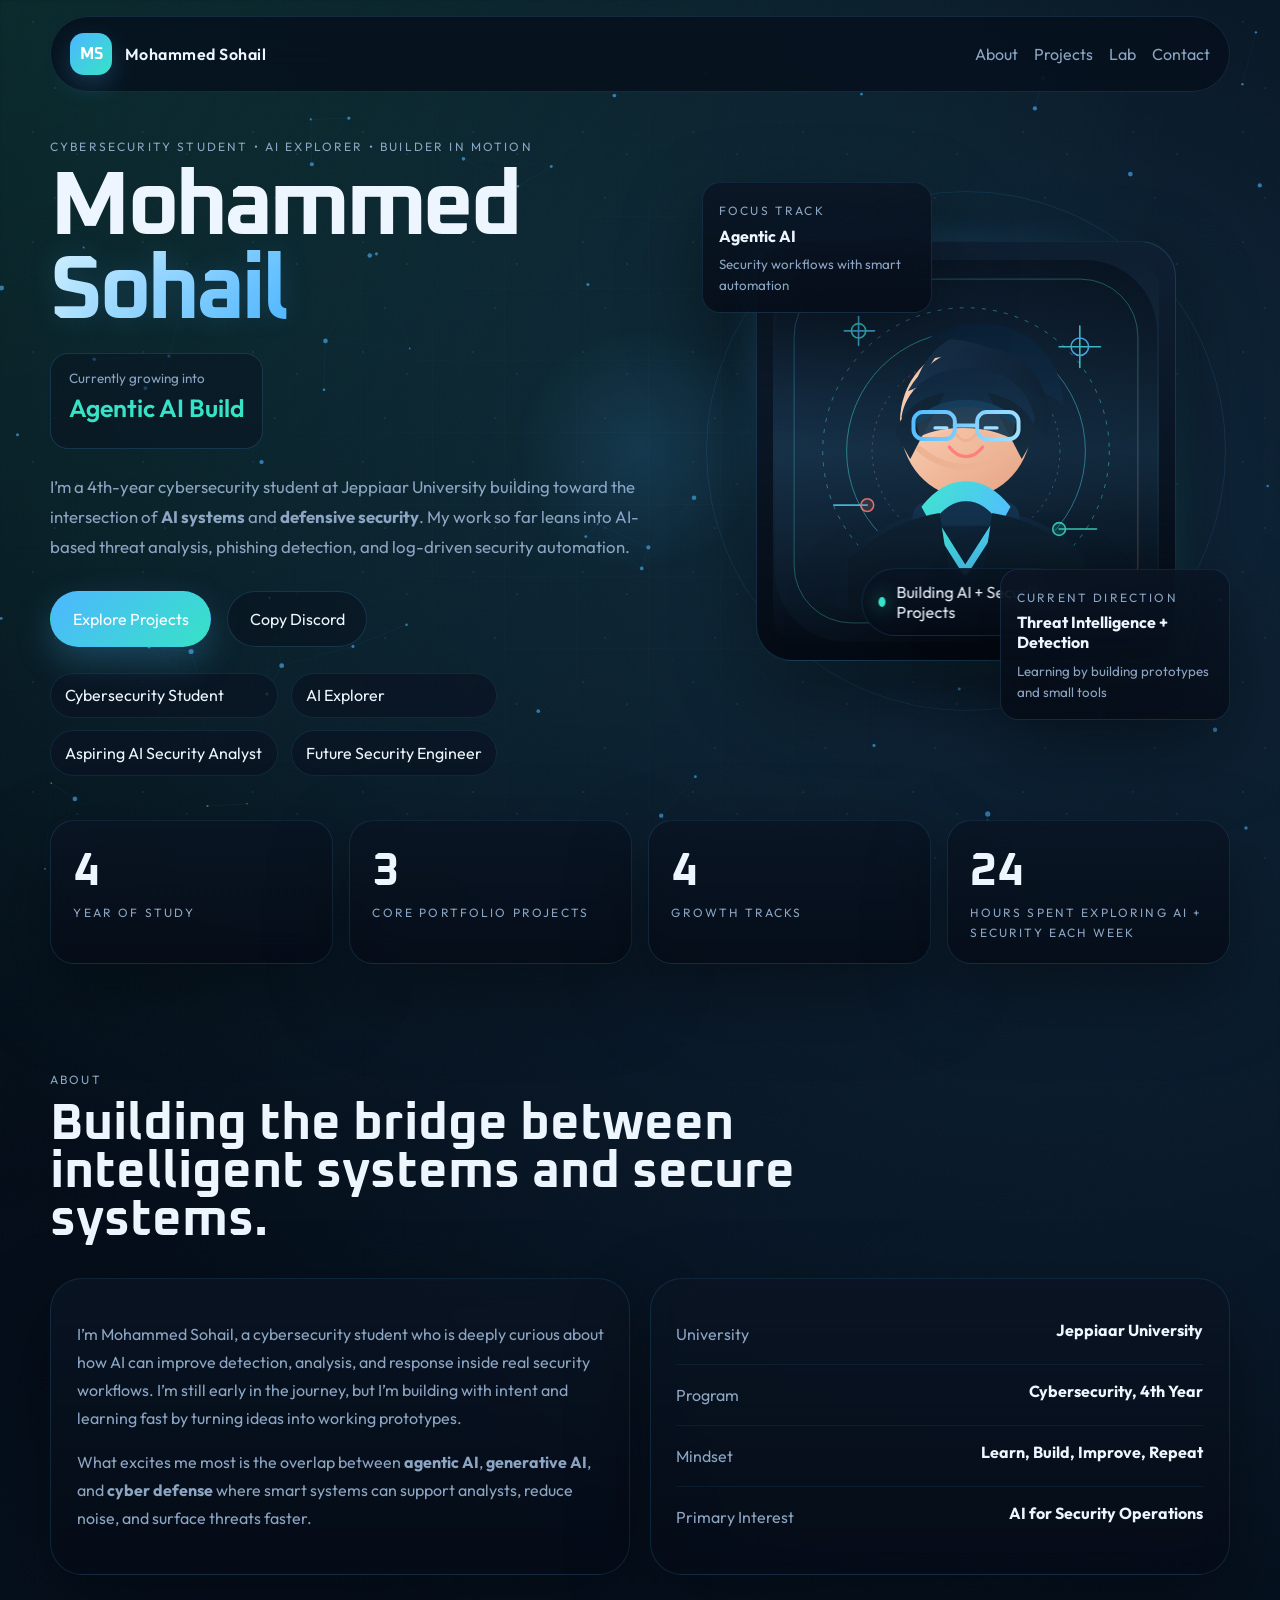
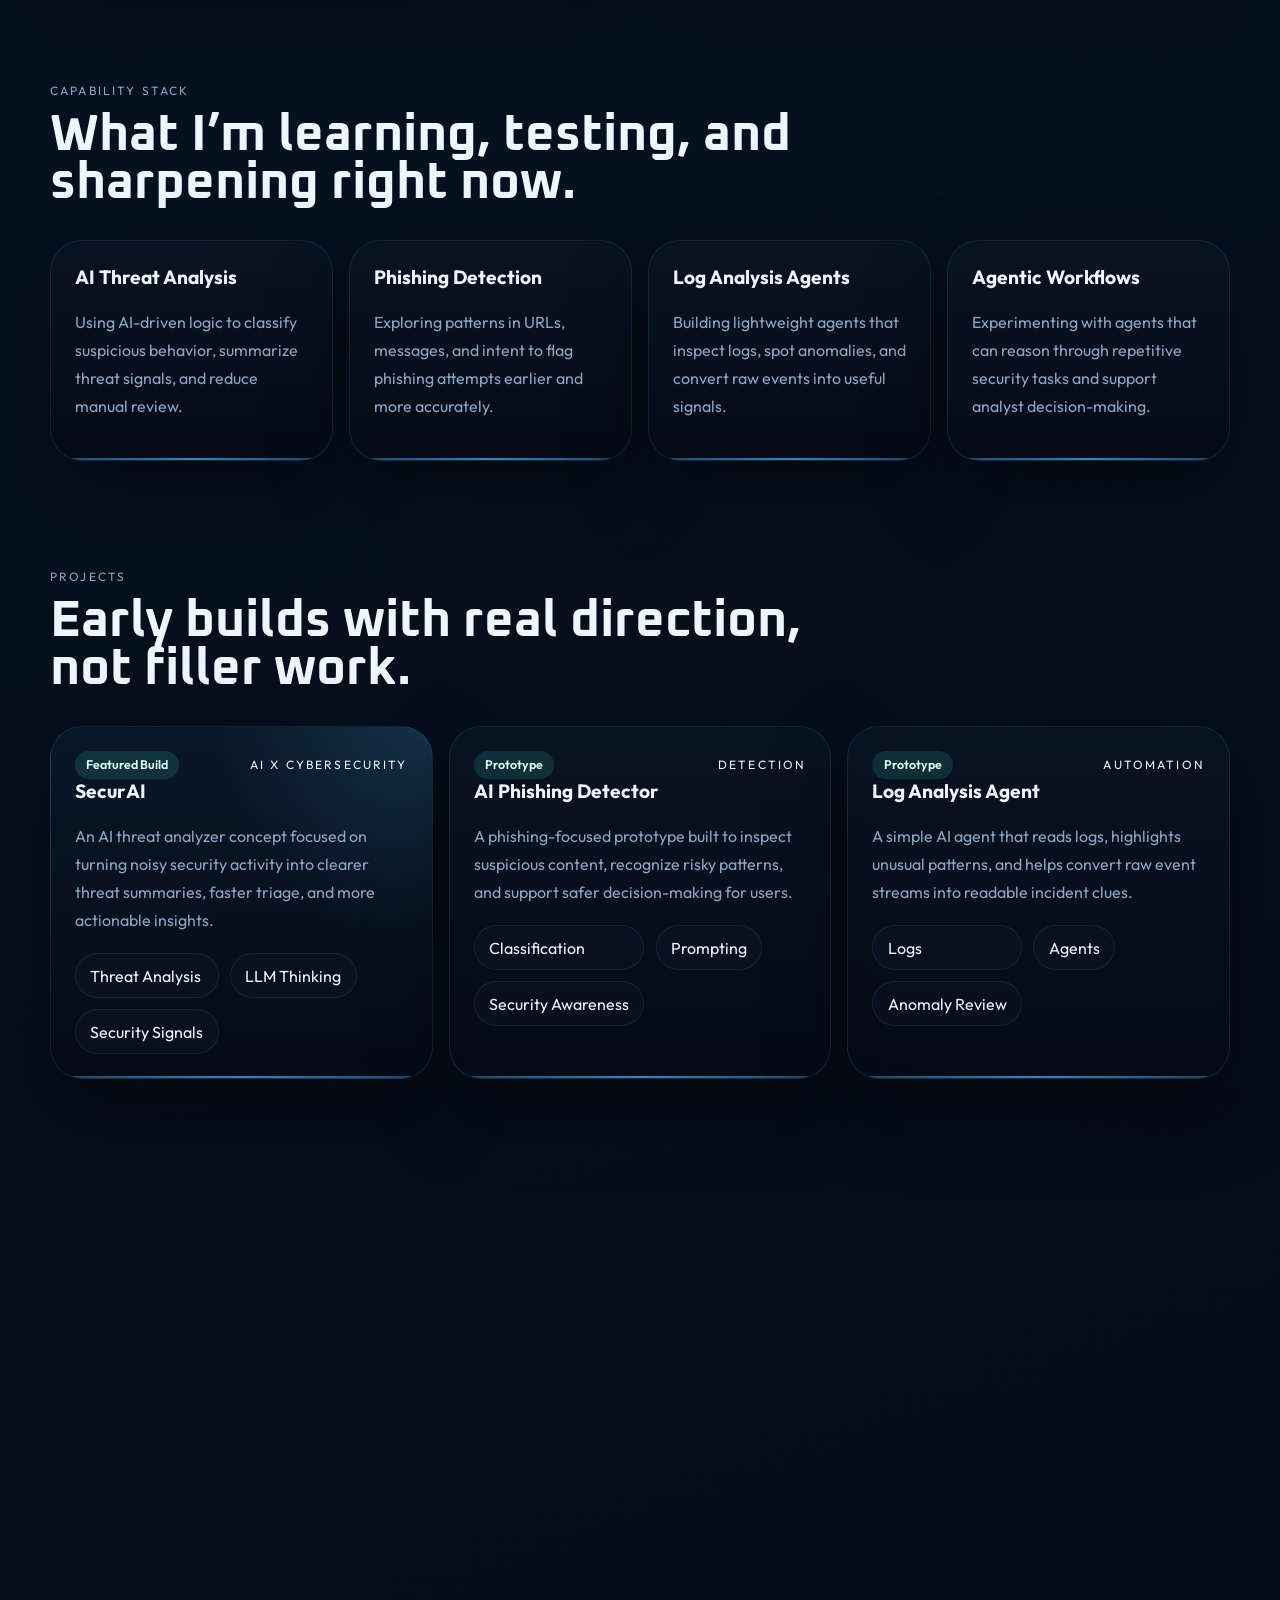
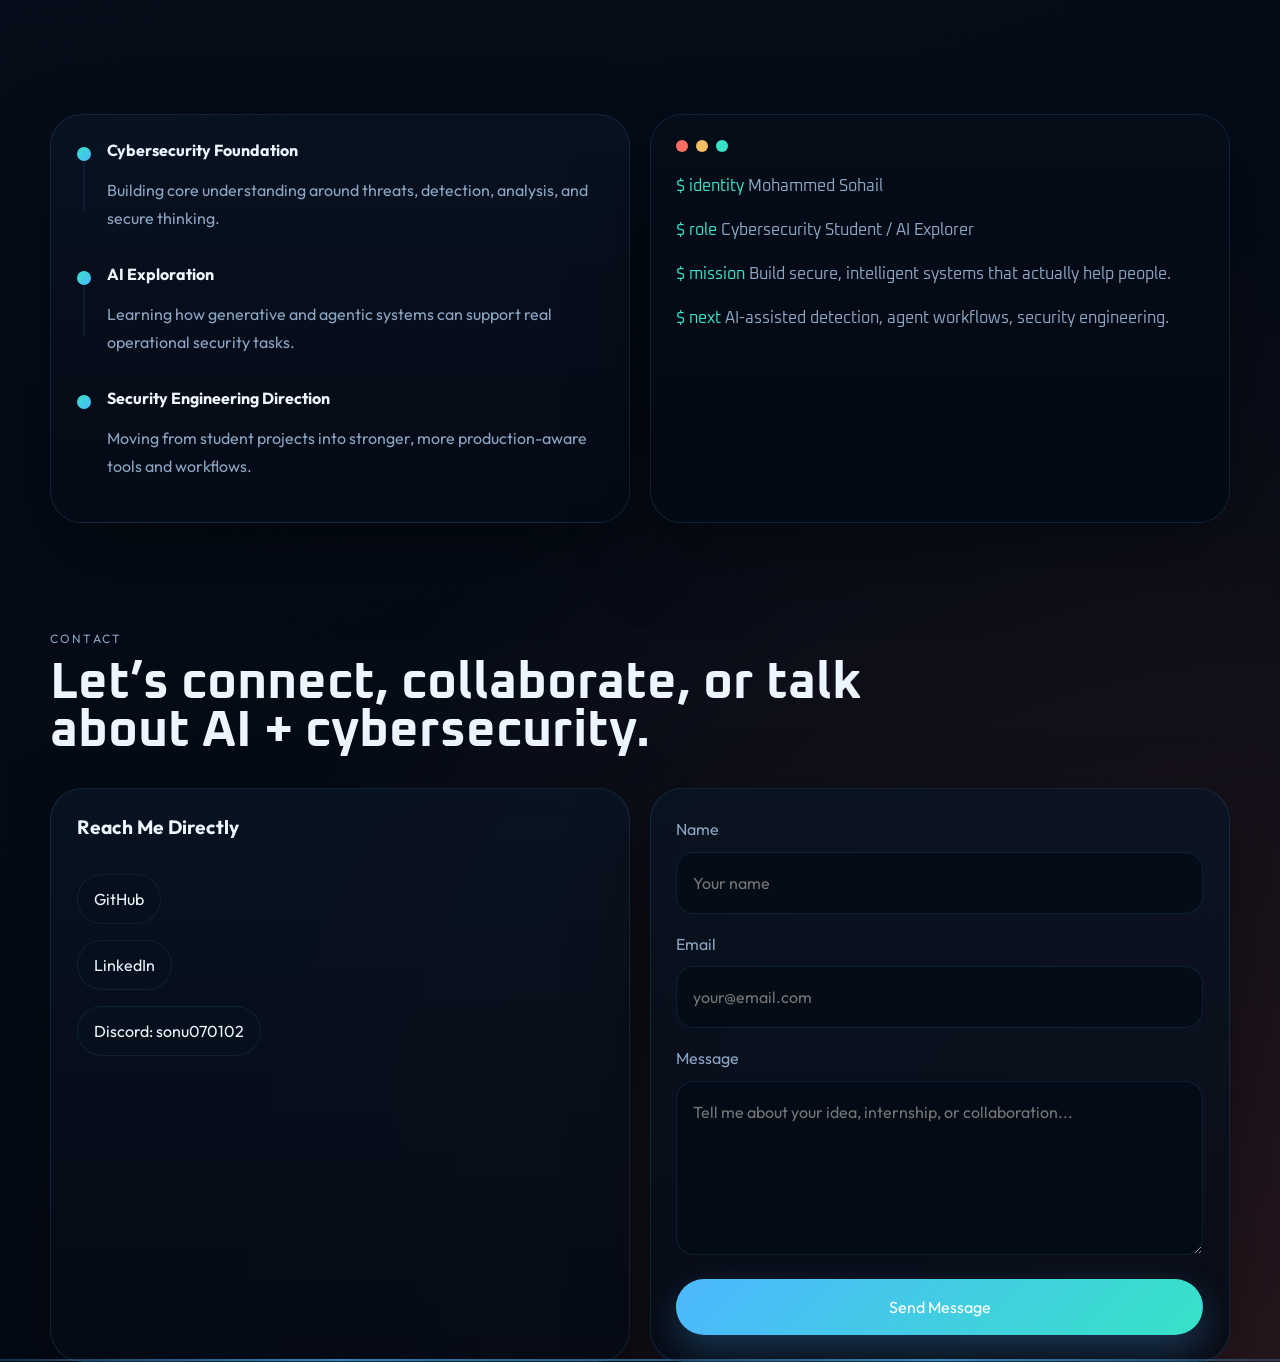
==== index.html @ fd164a10 "Initial portfolio site" ====
<!DOCTYPE html>
<html lang="en">
  <head>
    <meta charset="UTF-8" />
    <meta name="viewport" content="width=device-width, initial-scale=1.0" />
    <title>Mohammed Sohail | AI x Cybersecurity Portfolio</title>
    <meta
      name="description"
      content="Portfolio of Mohammed Sohail, a 4th-year cybersecurity student at Jeppiaar University exploring agentic AI, generative AI, and security engineering."
    />
    <meta
      name="keywords"
      content="Mohammed Sohail, cybersecurity, AI, agentic AI, generative AI, portfolio, Jeppiaar University"
    />
    <meta name="theme-color" content="#06111f" />
    <meta property="og:title" content="Mohammed Sohail | AI x Cybersecurity Portfolio" />
    <meta
      property="og:description"
      content="Cybersecurity Student, AI Explorer, Aspiring AI Security Analyst, Future Security Engineer."
    />
    <meta property="og:type" content="website" />
    <meta property="og:image" content="assets/anime-avatar.svg" />
    <link rel="preconnect" href="https://fonts.googleapis.com" />
    <link rel="preconnect" href="https://fonts.gstatic.com" crossorigin />
    <link
      href="https://fonts.googleapis.com/css2?family=Outfit:wght@300;400;500;600;700;800&family=Oxanium:wght@400;500;600;700;800&display=swap"
      rel="stylesheet"
    />
    <link rel="icon" href="assets/anime-avatar.svg" type="image/svg+xml" />
    <link rel="stylesheet" href="styles.css" />
  </head>
  <body>
    <div class="loading-screen" aria-hidden="true">
      <div class="loading-panel">
        <span class="loading-label">BOOTING PORTFOLIO</span>
        <div class="loading-bar">
          <span class="loading-fill"></span>
        </div>
      </div>
    </div>

    <div class="cursor-glow" aria-hidden="true"></div>
    <div class="noise-layer" aria-hidden="true"></div>
    <canvas id="network-canvas" aria-hidden="true"></canvas>
    <div class="scroll-progress" aria-hidden="true"></div>

    <header class="site-header">
      <a class="brand" href="#home">
        <span class="brand-mark">MS</span>
        <span class="brand-text">Mohammed Sohail</span>
      </a>
      <nav class="nav">
        <a href="#about">About</a>
        <a href="#projects">Projects</a>
        <a href="#lab">Lab</a>
        <a href="#contact">Contact</a>
      </nav>
    </header>

    <main>
      <section class="hero section-shell" id="home">
        <div class="hero-copy reveal">
          <p class="eyebrow">Cybersecurity Student • AI Explorer • Builder In Motion</p>
          <h1>
            Mohammed
            <span>Sohail</span>
          </h1>
          <div class="hero-rotator">
            <span class="rotator-label">Currently growing into</span>
            <span class="rotator-text" id="rotating-role">AI Security Analyst</span>
          </div>
          <p class="hero-description">
            I’m a 4th-year cybersecurity student at Jeppiaar University building toward the intersection of
            <strong>AI systems</strong> and <strong>defensive security</strong>. My work so far leans into AI-based threat
            analysis, phishing detection, and log-driven security automation.
          </p>
          <div class="hero-actions">
            <a class="button primary magnetic" href="#projects">Explore Projects</a>
            <button class="button secondary magnetic" id="copy-discord" type="button">
              Copy Discord
            </button>
          </div>
          <div class="hero-tags">
            <span>Cybersecurity Student</span>
            <span>AI Explorer</span>
            <span>Aspiring AI Security Analyst</span>
            <span>Future Security Engineer</span>
          </div>
        </div>

        <div class="hero-visual reveal" data-depth="18">
          <div class="hero-orbit orbit-one"></div>
          <div class="hero-orbit orbit-two"></div>
          <div class="hero-orbit orbit-three"></div>
          <div class="avatar-card">
            <div class="scan-line"></div>
            <img src="assets/anime-avatar.svg" alt="Anime-inspired portrait for Mohammed Sohail" />
            <div class="status-pill">
              <span class="status-dot"></span>
              Building AI + Security Projects
            </div>
          </div>
          <div class="floating-panel top-left">
            <span class="panel-label">Focus Track</span>
            <strong>Agentic AI</strong>
            <small>Security workflows with smart automation</small>
          </div>
          <div class="floating-panel bottom-right">
            <span class="panel-label">Current Direction</span>
            <strong>Threat Intelligence + Detection</strong>
            <small>Learning by building prototypes and small tools</small>
          </div>
        </div>
      </section>

      <section class="metrics section-shell reveal">
        <article class="metric-card">
          <span class="metric-value" data-counter="4">0</span>
          <span class="metric-label">Year Of Study</span>
        </article>
        <article class="metric-card">
          <span class="metric-value" data-counter="3">0</span>
          <span class="metric-label">Core Portfolio Projects</span>
        </article>
        <article class="metric-card">
          <span class="metric-value" data-counter="4">0</span>
          <span class="metric-label">Growth Tracks</span>
        </article>
        <article class="metric-card">
          <span class="metric-value" data-counter="24">0</span>
          <span class="metric-label">Hours Spent Exploring AI + Security Each Week</span>
        </article>
      </section>

      <section class="about section-shell" id="about">
        <div class="section-heading reveal">
          <span class="section-kicker">About</span>
          <h2>Building the bridge between intelligent systems and secure systems.</h2>
        </div>
        <div class="about-grid">
          <article class="story-card reveal">
            <p>
              I’m Mohammed Sohail, a cybersecurity student who is deeply curious about how AI can improve detection,
              analysis, and response inside real security workflows. I’m still early in the journey, but I’m building
              with intent and learning fast by turning ideas into working prototypes.
            </p>
            <p>
              What excites me most is the overlap between <strong>agentic AI</strong>, <strong>generative AI</strong>,
              and <strong>cyber defense</strong> where smart systems can support analysts, reduce noise, and surface
              threats faster.
            </p>
          </article>

          <article class="profile-card reveal">
            <div class="profile-row">
              <span>University</span>
              <strong>Jeppiaar University</strong>
            </div>
            <div class="profile-row">
              <span>Program</span>
              <strong>Cybersecurity, 4th Year</strong>
            </div>
            <div class="profile-row">
              <span>Mindset</span>
              <strong>Learn, Build, Improve, Repeat</strong>
            </div>
            <div class="profile-row">
              <span>Primary Interest</span>
              <strong>AI for Security Operations</strong>
            </div>
          </article>
        </div>
      </section>

      <section class="focus section-shell">
        <div class="section-heading reveal">
          <span class="section-kicker">Capability Stack</span>
          <h2>What I’m learning, testing, and sharpening right now.</h2>
        </div>
        <div class="focus-grid">
          <article class="focus-card reveal">
            <h3>AI Threat Analysis</h3>
            <p>
              Using AI-driven logic to classify suspicious behavior, summarize threat signals, and reduce manual review.
            </p>
          </article>
          <article class="focus-card reveal">
            <h3>Phishing Detection</h3>
            <p>
              Exploring patterns in URLs, messages, and intent to flag phishing attempts earlier and more accurately.
            </p>
          </article>
          <article class="focus-card reveal">
            <h3>Log Analysis Agents</h3>
            <p>
              Building lightweight agents that inspect logs, spot anomalies, and convert raw events into useful signals.
            </p>
          </article>
          <article class="focus-card reveal">
            <h3>Agentic Workflows</h3>
            <p>
              Experimenting with agents that can reason through repetitive security tasks and support analyst decision-making.
            </p>
          </article>
        </div>
      </section>

      <section class="projects section-shell" id="projects">
        <div class="section-heading reveal">
          <span class="section-kicker">Projects</span>
          <h2>Early builds with real direction, not filler work.</h2>
        </div>
        <div class="project-grid">
          <article class="project-card featured reveal tilt-card">
            <div class="project-topline">
              <span class="project-status live">Featured Build</span>
              <span class="project-type">AI x Cybersecurity</span>
            </div>
            <h3>SecurAI</h3>
            <p>
              An AI threat analyzer concept focused on turning noisy security activity into clearer threat summaries,
              faster triage, and more actionable insights.
            </p>
            <div class="project-stack">
              <span>Threat Analysis</span>
              <span>LLM Thinking</span>
              <span>Security Signals</span>
            </div>
          </article>

          <article class="project-card reveal tilt-card">
            <div class="project-topline">
              <span class="project-status live">Prototype</span>
              <span class="project-type">Detection</span>
            </div>
            <h3>AI Phishing Detector</h3>
            <p>
              A phishing-focused prototype built to inspect suspicious content, recognize risky patterns, and support
              safer decision-making for users.
            </p>
            <div class="project-stack">
              <span>Classification</span>
              <span>Prompting</span>
              <span>Security Awareness</span>
            </div>
          </article>

          <article class="project-card reveal tilt-card">
            <div class="project-topline">
              <span class="project-status live">Prototype</span>
              <span class="project-type">Automation</span>
            </div>
            <h3>Log Analysis Agent</h3>
            <p>
              A simple AI agent that reads logs, highlights unusual patterns, and helps convert raw event streams into
              readable incident clues.
            </p>
            <div class="project-stack">
              <span>Logs</span>
              <span>Agents</span>
              <span>Anomaly Review</span>
            </div>
          </article>

          <article class="project-card reveal tilt-card">
            <div class="project-topline">
              <span class="project-status progress">In Progress</span>
              <span class="project-type">Exploration</span>
            </div>
            <h3>SOC Copilot Lite</h3>
            <p>
              A learning project I’d like to evolve into a small assistant for summarizing alerts, correlating signals,
              and suggesting next investigation steps.
            </p>
            <div class="project-stack">
              <span>SOC Workflows</span>
              <span>Analyst Support</span>
              <span>Next Build</span>
            </div>
          </article>

          <article class="project-card reveal tilt-card">
            <div class="project-topline">
              <span class="project-status progress">In Progress</span>
              <span class="project-type">Research Build</span>
            </div>
            <h3>Prompt Injection Sandbox</h3>
            <p>
              An experimental space for understanding how LLM prompts can be manipulated, then mapping those risks to
              safer AI system design.
            </p>
            <div class="project-stack">
              <span>LLM Security</span>
              <span>Red Teaming</span>
              <span>Testing</span>
            </div>
          </article>

          <article class="project-card reveal tilt-card">
            <div class="project-topline">
              <span class="project-status progress">In Progress</span>
              <span class="project-type">Visualization</span>
            </div>
            <h3>Threat Surface Visualizer</h3>
            <p>
              A concept for mapping attack paths and risk zones in a clearer visual way, helping students and teams
              understand exposure faster.
            </p>
            <div class="project-stack">
              <span>Visual Thinking</span>
              <span>Risk Mapping</span>
              <span>Security Design</span>
            </div>
          </article>
        </div>
      </section>

      <section class="lab section-shell" id="lab">
        <div class="section-heading reveal">
          <span class="section-kicker">Growth Lab</span>
          <h2>The path I’m actively growing into.</h2>
        </div>
        <div class="lab-grid">
          <article class="timeline-card reveal">
            <div class="timeline-item">
              <span class="timeline-dot"></span>
              <div>
                <strong>Cybersecurity Foundation</strong>
                <p>Building core understanding around threats, detection, analysis, and secure thinking.</p>
              </div>
            </div>
            <div class="timeline-item">
              <span class="timeline-dot"></span>
              <div>
                <strong>AI Exploration</strong>
                <p>Learning how generative and agentic systems can support real operational security tasks.</p>
              </div>
            </div>
            <div class="timeline-item">
              <span class="timeline-dot"></span>
              <div>
                <strong>Security Engineering Direction</strong>
                <p>Moving from student projects into stronger, more production-aware tools and workflows.</p>
              </div>
            </div>
          </article>

          <article class="terminal-card reveal">
            <div class="terminal-header">
              <span></span>
              <span></span>
              <span></span>
            </div>
            <div class="terminal-body">
              <p><span class="terminal-label">$ identity</span> Mohammed Sohail</p>
              <p><span class="terminal-label">$ role</span> Cybersecurity Student / AI Explorer</p>
              <p><span class="terminal-label">$ mission</span> Build secure, intelligent systems that actually help people.</p>
              <p><span class="terminal-label">$ next</span> AI-assisted detection, agent workflows, security engineering.</p>
            </div>
          </article>
        </div>
      </section>

      <section class="contact section-shell" id="contact">
        <div class="section-heading reveal">
          <span class="section-kicker">Contact</span>
          <h2>Let’s connect, collaborate, or talk about AI + cybersecurity.</h2>
        </div>
        <div class="contact-grid">
          <article class="contact-card reveal">
            <h3>Reach Me Directly</h3>
            <a href="https://github.com/Sonu0070" target="_blank" rel="noreferrer">GitHub</a>
            <a
              href="https://www.linkedin.com/in/mohammed-sohail-65013928b?utm_source=share_via&utm_content=profile&utm_medium=member_android"
              target="_blank"
              rel="noreferrer"
            >
              LinkedIn
            </a>
            <button class="contact-copy" id="copy-discord-inline" type="button">Discord: sonu070102</button>
          </article>

          <form
            class="contact-form reveal"
            name="portfolio-contact"
            method="POST"
            action="/success.html"
            data-netlify="true"
            netlify-honeypot="bot-field"
          >
            <input type="hidden" name="form-name" value="portfolio-contact" />
            <p class="hidden-field">
              <label>
                Don’t fill this out if you're human:
                <input name="bot-field" />
              </label>
            </p>
            <label>
              Name
              <input type="text" name="name" placeholder="Your name" required />
            </label>
            <label>
              Email
              <input type="email" name="email" placeholder="your@email.com" required />
            </label>
            <label>
              Message
              <textarea
                name="message"
                rows="5"
                placeholder="Tell me about your idea, internship, or collaboration..."
                required
              ></textarea>
            </label>
            <button class="button primary" type="submit">Send Message</button>
          </form>
        </div>
      </section>
    </main>

    <script src="script.js"></script>
  </body>
</html>
---- styles.css ----
:root {
  --bg: #040b14;
  --bg-soft: #081523;
  --panel: rgba(7, 19, 32, 0.75);
  --panel-strong: rgba(10, 24, 40, 0.92);
  --line: rgba(98, 173, 255, 0.18);
  --line-strong: rgba(98, 173, 255, 0.34);
  --text: #edf6ff;
  --muted: #8ca5c2;
  --blue: #4db7ff;
  --teal: #37e2c7;
  --red: #ff6f61;
  --gold: #f5be62;
  --shadow: 0 30px 80px rgba(0, 0, 0, 0.38);
  --radius-xl: 32px;
  --radius-lg: 24px;
  --radius-md: 18px;
  --max-width: 1180px;
}

* {
  box-sizing: border-box;
}

html {
  scroll-behavior: smooth;
}

body {
  margin: 0;
  font-family: "Outfit", sans-serif;
  color: var(--text);
  background:
    radial-gradient(circle at top left, rgba(55, 226, 199, 0.16), transparent 25%),
    radial-gradient(circle at 80% 10%, rgba(77, 183, 255, 0.16), transparent 28%),
    radial-gradient(circle at bottom right, rgba(255, 111, 97, 0.14), transparent 24%),
    linear-gradient(160deg, #02060d 0%, #06111f 36%, #030812 100%);
  min-height: 100vh;
  overflow-x: hidden;
}

body::before {
  content: "";
  position: fixed;
  inset: 0;
  background-image:
    linear-gradient(rgba(255, 255, 255, 0.015) 1px, transparent 1px),
    linear-gradient(90deg, rgba(255, 255, 255, 0.015) 1px, transparent 1px);
  background-size: 72px 72px;
  mask-image: radial-gradient(circle at center, black, transparent 82%);
  pointer-events: none;
  z-index: -2;
}

img {
  display: block;
  max-width: 100%;
}

a {
  color: inherit;
  text-decoration: none;
}

button,
input,
textarea {
  font: inherit;
}

#network-canvas,
.noise-layer,
.cursor-glow {
  position: fixed;
  inset: 0;
  pointer-events: none;
}

#network-canvas {
  z-index: -3;
  opacity: 0.8;
}

.noise-layer {
  z-index: -1;
  opacity: 0.06;
  background-image:
    radial-gradient(circle at 30% 20%, white 0.8px, transparent 1px),
    radial-gradient(circle at 70% 40%, white 0.7px, transparent 1px),
    radial-gradient(circle at 50% 80%, white 0.9px, transparent 1px);
  background-size: 110px 110px;
}

.cursor-glow {
  z-index: 8;
  background: radial-gradient(circle at var(--x, 50%) var(--y, 50%), rgba(77, 183, 255, 0.12), transparent 16%);
}

.scroll-progress {
  position: fixed;
  top: 0;
  left: 0;
  width: var(--scroll-width, 0%);
  height: 3px;
  background: linear-gradient(90deg, var(--teal), var(--blue), var(--red));
  z-index: 30;
}

.loading-screen {
  position: fixed;
  inset: 0;
  display: grid;
  place-items: center;
  background: rgba(1, 7, 14, 0.98);
  z-index: 100;
  transition: opacity 0.8s ease, visibility 0.8s ease;
}

.loading-screen.is-hidden {
  opacity: 0;
  visibility: hidden;
}

.loading-panel {
  width: min(420px, calc(100vw - 3rem));
  padding: 2rem;
  border-radius: 28px;
  border: 1px solid rgba(77, 183, 255, 0.18);
  background: linear-gradient(180deg, rgba(9, 22, 36, 0.95), rgba(4, 10, 20, 0.95));
  box-shadow: var(--shadow);
}

.loading-label {
  display: inline-block;
  margin-bottom: 1rem;
  color: var(--muted);
  font-size: 0.78rem;
  letter-spacing: 0.24em;
}

.loading-bar {
  position: relative;
  height: 10px;
  border-radius: 999px;
  background: rgba(255, 255, 255, 0.08);
  overflow: hidden;
}

.loading-fill {
  display: block;
  height: 100%;
  width: 100%;
  transform-origin: left;
  animation: loading-fill 2s ease forwards;
  background: linear-gradient(90deg, var(--teal), var(--blue), var(--red));
}

@keyframes loading-fill {
  from {
    transform: scaleX(0);
  }
  to {
    transform: scaleX(1);
  }
}

.site-header {
  position: sticky;
  top: 0;
  z-index: 20;
  display: flex;
  justify-content: space-between;
  align-items: center;
  gap: 1.5rem;
  width: min(var(--max-width), calc(100vw - 2rem));
  margin: 1rem auto 0;
  padding: 1rem 1.2rem;
  border: 1px solid rgba(108, 183, 255, 0.14);
  border-radius: 999px;
  background: rgba(6, 15, 27, 0.78);
  backdrop-filter: blur(20px);
}

.brand {
  display: inline-flex;
  align-items: center;
  gap: 0.8rem;
}

.brand-mark {
  display: grid;
  place-items: center;
  width: 42px;
  height: 42px;
  border-radius: 14px;
  color: white;
  font-family: "Oxanium", sans-serif;
  font-weight: 700;
  background: linear-gradient(135deg, var(--blue), var(--teal));
  box-shadow: 0 10px 25px rgba(77, 183, 255, 0.22);
}

.brand-text {
  font-weight: 600;
  letter-spacing: 0.03em;
}

.nav {
  display: flex;
  flex-wrap: wrap;
  justify-content: center;
  gap: 1rem;
}

.nav a {
  color: var(--muted);
  transition: color 0.25s ease;
}

.nav a:hover {
  color: var(--text);
}

.section-shell {
  width: min(var(--max-width), calc(100vw - 2rem));
  margin: 0 auto;
}

.hero {
  display: grid;
  grid-template-columns: 1.08fr 0.92fr;
  align-items: center;
  gap: 2rem;
  min-height: calc(90vh - 92px);
  padding: 2rem 0 2rem;
}

.eyebrow,
.section-kicker,
.panel-label,
.metric-label,
.project-type {
  text-transform: uppercase;
  letter-spacing: 0.18em;
  font-size: 0.75rem;
}

.eyebrow,
.section-kicker,
.panel-label,
.metric-label {
  color: var(--muted);
}

.hero h1,
.section-heading h2 {
  margin: 0;
  font-family: "Oxanium", sans-serif;
  line-height: 0.94;
}

.hero h1 {
  font-size: clamp(3.8rem, 7vw, 7.4rem);
  letter-spacing: -0.05em;
}

.hero h1 span {
  display: block;
  color: transparent;
  background: linear-gradient(135deg, #d8f3ff 0%, #4db7ff 45%, #37e2c7 100%);
  -webkit-background-clip: text;
  background-clip: text;
  text-shadow: 0 0 28px rgba(77, 183, 255, 0.16);
}

.hero-rotator {
  display: inline-flex;
  flex-direction: column;
  gap: 0.4rem;
  margin-top: 1.2rem;
  padding: 1rem 1.1rem;
  border-radius: var(--radius-md);
  border: 1px solid rgba(77, 183, 255, 0.18);
  background: rgba(10, 20, 35, 0.56);
}

.rotator-label {
  color: var(--muted);
  font-size: 0.84rem;
}

.rotator-text {
  min-height: 1.6em;
  font-size: clamp(1.2rem, 2vw, 1.55rem);
  font-weight: 600;
  color: var(--teal);
}

.hero-description {
  max-width: 620px;
  margin: 1.4rem 0 0;
  color: var(--muted);
  font-size: 1.05rem;
  line-height: 1.8;
}

.hero-actions,
.hero-tags,
.project-stack,
.focus-grid,
.project-grid,
.metrics,
.contact-grid,
.lab-grid,
.about-grid {
  display: grid;
}

.hero-actions {
  grid-template-columns: repeat(2, max-content);
  gap: 1rem;
  margin-top: 1.8rem;
}

.button {
  position: relative;
  overflow: hidden;
  display: inline-flex;
  justify-content: center;
  align-items: center;
  gap: 0.6rem;
  min-height: 56px;
  padding: 0 1.35rem;
  border-radius: 999px;
  border: 1px solid transparent;
  cursor: pointer;
  transition: transform 0.25s ease, border-color 0.25s ease, background 0.25s ease;
}

.button::after {
  content: "";
  position: absolute;
  inset: 0;
  transform: translateX(-120%);
  background: linear-gradient(110deg, transparent 10%, rgba(255, 255, 255, 0.2) 45%, transparent 80%);
  transition: transform 0.8s ease;
}

.button:hover::after {
  transform: translateX(120%);
}

.button:hover {
  transform: translateY(-2px);
}

.button.primary {
  color: white;
  background: linear-gradient(135deg, var(--blue), var(--teal));
  box-shadow: 0 14px 35px rgba(77, 183, 255, 0.25);
}

.button.secondary {
  color: var(--text);
  border-color: rgba(77, 183, 255, 0.18);
  background: rgba(9, 19, 32, 0.64);
}

.hero-tags {
  grid-template-columns: repeat(2, minmax(0, max-content));
  gap: 0.8rem;
  margin-top: 1.6rem;
}

.hero-tags span,
.project-stack span {
  padding: 0.72rem 0.9rem;
  border-radius: 999px;
  color: var(--text);
  background: rgba(10, 19, 34, 0.74);
  border: 1px solid rgba(77, 183, 255, 0.12);
}

.hero-visual {
  position: relative;
  min-height: 640px;
  display: grid;
  place-items: center;
}

.hero-orbit {
  position: absolute;
  border-radius: 50%;
  border: 1px solid rgba(77, 183, 255, 0.12);
}

.orbit-one {
  width: 520px;
  height: 520px;
  animation: spin 20s linear infinite;
}

.orbit-two {
  width: 420px;
  height: 420px;
  border-style: dashed;
  animation: spin 15s linear infinite reverse;
}

.orbit-three {
  width: 300px;
  height: 300px;
  animation: pulse-ring 3.5s ease-in-out infinite;
}

.avatar-card {
  position: relative;
  width: min(420px, 88%);
  padding: 1.1rem;
  border-radius: 36px;
  border: 1px solid rgba(77, 183, 255, 0.18);
  background:
    linear-gradient(180deg, rgba(16, 32, 52, 0.95), rgba(4, 10, 20, 0.95)),
    rgba(6, 15, 28, 0.94);
  box-shadow: var(--shadow);
}

.avatar-card::before,
.avatar-card::after {
  content: "";
  position: absolute;
  inset: -1px;
  border-radius: inherit;
}

.avatar-card::before {
  background: linear-gradient(140deg, rgba(77, 183, 255, 0.42), transparent 45%, rgba(55, 226, 199, 0.24));
  z-index: -2;
  filter: blur(18px);
}

.avatar-card::after {
  border: 1px solid rgba(255, 255, 255, 0.05);
  z-index: -1;
}

.avatar-card img {
  width: 100%;
  aspect-ratio: 1 / 1;
  border-radius: 28px;
  object-fit: cover;
}

.scan-line {
  position: absolute;
  inset: 1rem;
  border-radius: 28px;
  background: linear-gradient(180deg, transparent, rgba(77, 183, 255, 0.16), transparent);
  mix-blend-mode: screen;
  animation: scan 5s linear infinite;
}

.status-pill,
.floating-panel,
.metric-card,
.story-card,
.profile-card,
.focus-card,
.project-card,
.timeline-card,
.terminal-card,
.contact-card,
.contact-form {
  position: relative;
  border: 1px solid rgba(77, 183, 255, 0.14);
  background: linear-gradient(180deg, rgba(10, 20, 35, 0.84), rgba(5, 11, 22, 0.84));
  backdrop-filter: blur(16px);
  box-shadow: var(--shadow);
}

.status-pill {
  position: absolute;
  bottom: 1.5rem;
  left: 50%;
  transform: translateX(-50%);
  display: inline-flex;
  align-items: center;
  gap: 0.65rem;
  padding: 0.82rem 1rem;
  border-radius: 999px;
}

.status-dot {
  width: 10px;
  height: 10px;
  border-radius: 50%;
  background: var(--teal);
  box-shadow: 0 0 20px var(--teal);
}

.floating-panel {
  width: 230px;
  padding: 1rem;
  border-radius: var(--radius-md);
}

.floating-panel strong {
  display: block;
  margin: 0.4rem 0 0.45rem;
}

.floating-panel small {
  color: var(--muted);
  line-height: 1.55;
}

.top-left {
  position: absolute;
  top: 8%;
  left: 0;
}

.bottom-right {
  position: absolute;
  right: 0;
  bottom: 8%;
}

.metrics {
  grid-template-columns: repeat(4, minmax(0, 1fr));
  gap: 1rem;
  margin-top: 0.6rem;
}

.metric-card {
  padding: 1.4rem;
  border-radius: var(--radius-lg);
}

.metric-value {
  display: block;
  font-family: "Oxanium", sans-serif;
  font-size: clamp(2rem, 3.6vw, 3.4rem);
  font-weight: 700;
}

.section-heading {
  max-width: 820px;
  padding-top: 6.5rem;
}

.section-heading h2 {
  margin-top: 0.8rem;
  font-size: clamp(2rem, 4vw, 4rem);
}

.about-grid,
.lab-grid,
.contact-grid {
  grid-template-columns: repeat(2, minmax(0, 1fr));
  gap: 1.2rem;
  margin-top: 2rem;
}

.story-card,
.profile-card,
.focus-card,
.project-card,
.timeline-card,
.terminal-card,
.contact-card,
.contact-form {
  border-radius: var(--radius-xl);
}

.story-card,
.profile-card,
.timeline-card,
.terminal-card,
.contact-card,
.contact-form {
  padding: 1.6rem;
}

.story-card p,
.profile-row span,
.focus-card p,
.project-card p,
.timeline-item p,
.terminal-body p,
.contact-card a,
.contact-form label {
  color: var(--muted);
  line-height: 1.75;
}

.profile-row {
  display: flex;
  justify-content: space-between;
  gap: 1rem;
  padding: 1rem 0;
  border-bottom: 1px solid rgba(77, 183, 255, 0.08);
}

.profile-row:last-child {
  border-bottom: 0;
  padding-bottom: 0;
}

.profile-row strong {
  text-align: right;
}

.focus-grid {
  grid-template-columns: repeat(4, minmax(0, 1fr));
  gap: 1rem;
  margin-top: 2rem;
}

.focus-card {
  overflow: hidden;
  padding: 1.5rem;
}

.focus-card::before,
.project-card::before,
.contact-card::before,
.contact-form::before {
  content: "";
  position: absolute;
  inset: auto -40% 0;
  height: 2px;
  background: linear-gradient(90deg, transparent, var(--blue), transparent);
  opacity: 0.7;
}

.focus-card h3,
.project-card h3,
.contact-card h3 {
  margin-top: 0;
  font-size: 1.2rem;
}

.project-grid {
  grid-template-columns: repeat(3, minmax(0, 1fr));
  gap: 1rem;
  margin-top: 2rem;
}

.project-card {
  overflow: hidden;
  min-height: 280px;
  padding: 1.5rem;
  transition: transform 0.3s ease, border-color 0.3s ease;
  transform-style: preserve-3d;
}

.project-card:hover {
  border-color: rgba(77, 183, 255, 0.34);
}

.project-card.featured {
  background:
    radial-gradient(circle at top right, rgba(77, 183, 255, 0.16), transparent 42%),
    linear-gradient(180deg, rgba(10, 24, 40, 0.95), rgba(5, 11, 22, 0.92));
}

.project-topline {
  display: flex;
  justify-content: space-between;
  gap: 1rem;
  align-items: center;
}

.project-status {
  display: inline-flex;
  align-items: center;
  padding: 0.4rem 0.7rem;
  border-radius: 999px;
  font-size: 0.78rem;
  font-weight: 600;
}

.project-status.live {
  color: #dffdf6;
  background: rgba(55, 226, 199, 0.14);
}

.project-status.progress {
  color: #fff1dd;
  background: rgba(245, 190, 98, 0.12);
}

.project-stack {
  grid-template-columns: repeat(2, minmax(0, max-content));
  gap: 0.7rem;
  margin-top: 1.2rem;
}

.timeline-card {
  display: grid;
  gap: 1rem;
}

.timeline-item {
  display: flex;
  gap: 1rem;
  align-items: flex-start;
}

.timeline-dot {
  position: relative;
  width: 14px;
  height: 14px;
  flex: 0 0 auto;
  margin-top: 0.4rem;
  border-radius: 50%;
  background: linear-gradient(135deg, var(--teal), var(--blue));
}

.timeline-dot::after {
  content: "";
  position: absolute;
  top: 14px;
  left: 50%;
  width: 1px;
  height: calc(100% + 36px);
  background: rgba(77, 183, 255, 0.18);
  transform: translateX(-50%);
}

.timeline-item:last-child .timeline-dot::after {
  display: none;
}

.terminal-card {
  background:
    linear-gradient(180deg, rgba(5, 12, 24, 0.96), rgba(3, 8, 18, 0.95)),
    rgba(6, 15, 28, 0.95);
}

.terminal-header {
  display: flex;
  gap: 0.5rem;
}

.terminal-header span {
  width: 12px;
  height: 12px;
  border-radius: 50%;
  background: rgba(255, 255, 255, 0.18);
}

.terminal-header span:nth-child(1) {
  background: #ff6f61;
}

.terminal-header span:nth-child(2) {
  background: #f5be62;
}

.terminal-header span:nth-child(3) {
  background: #37e2c7;
}

.terminal-body {
  margin-top: 1.25rem;
  font-family: "Oxanium", sans-serif;
}

.terminal-label {
  color: var(--teal);
}

.contact-card {
  display: flex;
  flex-direction: column;
  align-items: flex-start;
  gap: 1rem;
}

.contact-card a,
.contact-copy {
  display: inline-flex;
  align-items: center;
  min-height: 50px;
  padding: 0 1rem;
  border-radius: 999px;
  color: var(--text);
  background: rgba(6, 18, 30, 0.76);
  border: 1px solid rgba(77, 183, 255, 0.1);
}

.contact-copy {
  cursor: pointer;
}

.contact-form {
  display: grid;
  gap: 1rem;
}

.contact-form input,
.contact-form textarea {
  width: 100%;
  margin-top: 0.55rem;
  padding: 1rem 1rem;
  border: 1px solid rgba(77, 183, 255, 0.12);
  border-radius: 18px;
  color: var(--text);
  background: rgba(4, 12, 23, 0.86);
  outline: none;
  transition: border-color 0.25s ease, transform 0.25s ease;
}

.contact-form input:focus,
.contact-form textarea:focus {
  border-color: rgba(77, 183, 255, 0.4);
  transform: translateY(-1px);
}

.hidden-field {
  display: none;
}

.reveal {
  opacity: 0;
  transform: translateY(28px);
  transition: opacity 0.8s ease, transform 0.8s ease;
}

.reveal.is-visible {
  opacity: 1;
  transform: translateY(0);
}

@keyframes spin {
  from {
    transform: rotate(0deg);
  }
  to {
    transform: rotate(360deg);
  }
}

@keyframes pulse-ring {
  0%,
  100% {
    transform: scale(1);
    opacity: 1;
  }
  50% {
    transform: scale(1.05);
    opacity: 0.72;
  }
}

@keyframes scan {
  from {
    transform: translateY(-52%);
  }
  to {
    transform: translateY(52%);
  }
}

@media (max-width: 1080px) {
  .hero,
  .about-grid,
  .lab-grid,
  .contact-grid,
  .focus-grid,
  .project-grid,
  .metrics {
    grid-template-columns: 1fr;
  }

  .hero {
    min-height: auto;
    padding-top: 2.5rem;
  }

  .hero-visual {
    min-height: 520px;
    order: -1;
  }

  .floating-panel {
    width: 210px;
  }
}

@media (max-width: 720px) {
  .site-header {
    padding: 0.9rem 1rem;
    border-radius: 26px;
  }

  .brand-text {
    display: none;
  }

  .nav {
    display: none;
  }

  .hero {
    padding-top: 1.5rem;
  }

  .hero h1 {
    font-size: clamp(3.1rem, 16vw, 4.6rem);
  }

  .hero-actions,
  .hero-tags,
  .project-stack {
    grid-template-columns: 1fr;
  }

  .button {
    width: 100%;
  }

  .hero-visual {
    min-height: 460px;
  }

  .orbit-one {
    width: 360px;
    height: 360px;
  }

  .orbit-two {
    width: 300px;
    height: 300px;
  }

  .orbit-three {
    width: 220px;
    height: 220px;
  }

  .floating-panel {
    position: absolute;
    width: 170px;
    padding: 0.8rem;
  }

  .top-left {
    top: 0;
    left: 0;
  }

  .bottom-right {
    right: 0;
    bottom: 0;
  }

  .section-heading {
    padding-top: 5rem;
  }
}

@media (prefers-reduced-motion: reduce) {
  html {
    scroll-behavior: auto;
  }

  *,
  *::before,
  *::after {
    animation: none !important;
    transition: none !important;
  }

  .reveal {
    opacity: 1;
    transform: none;
  }
}
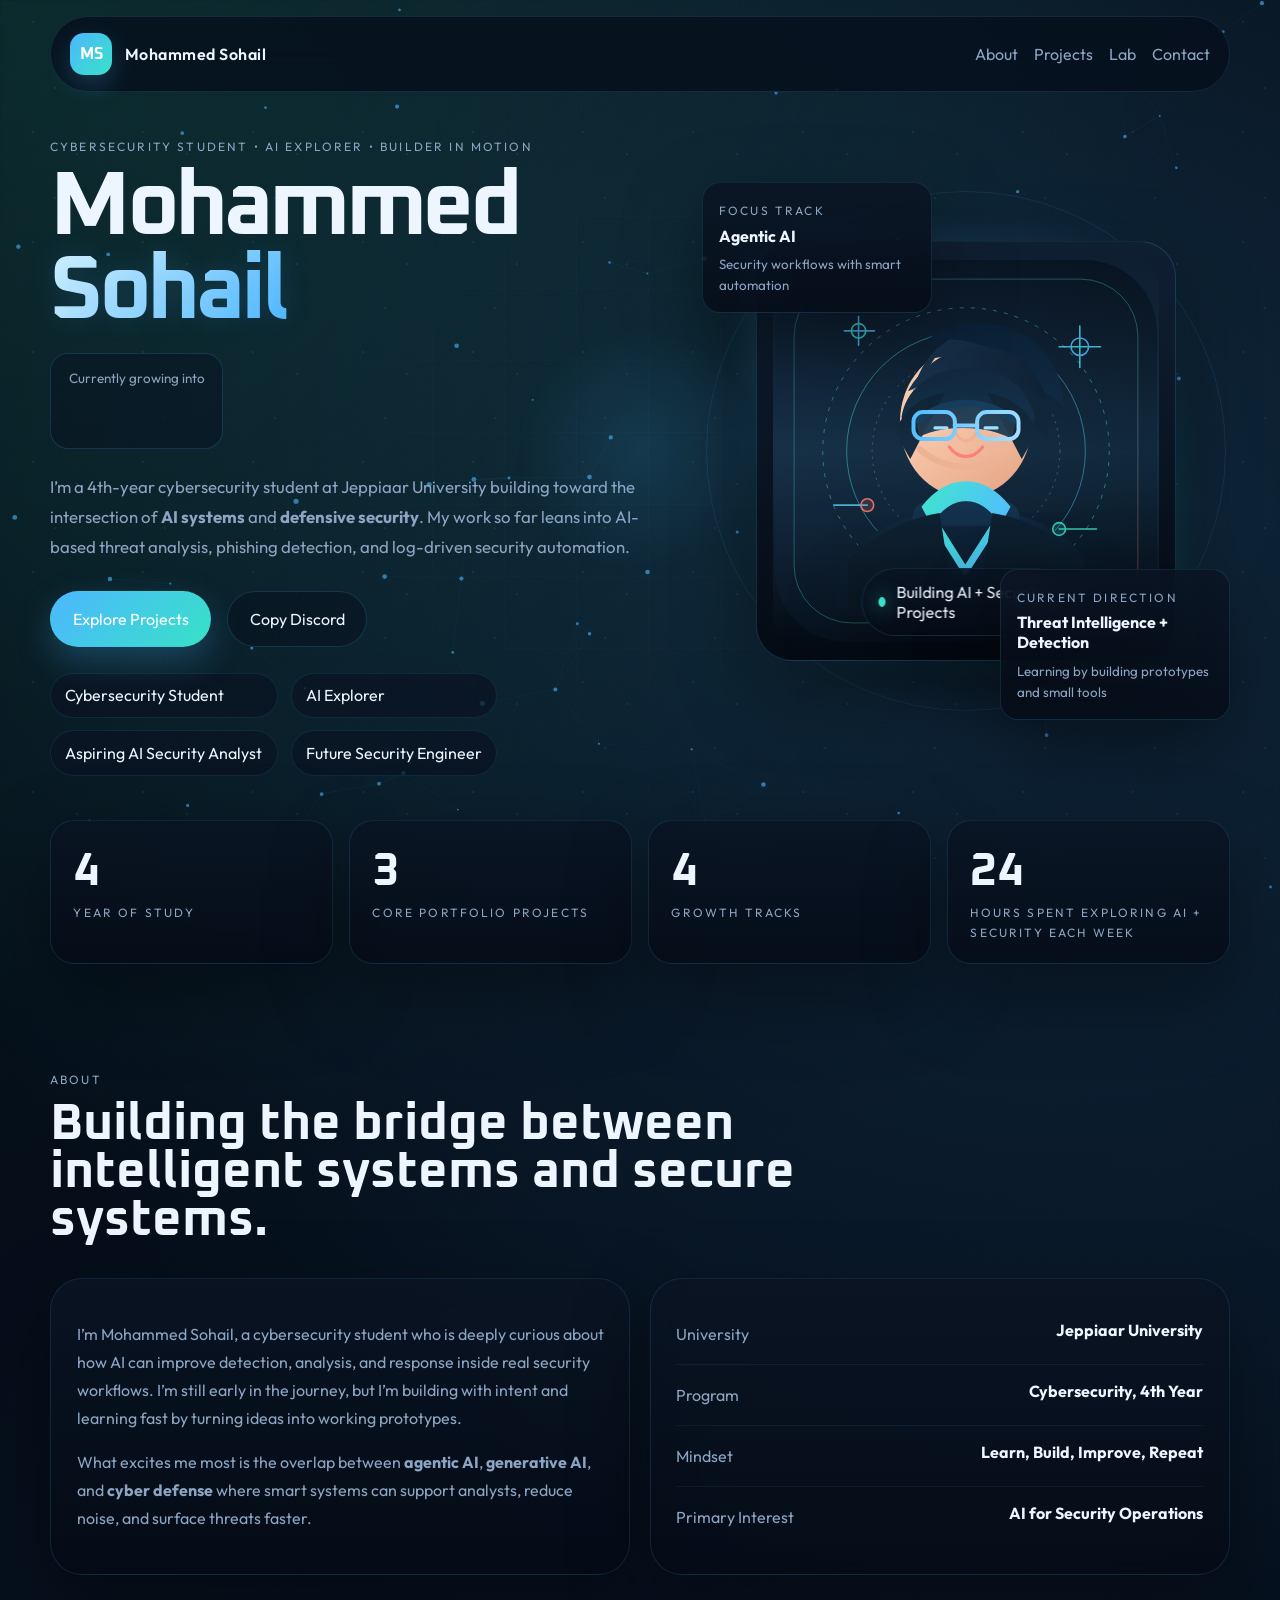
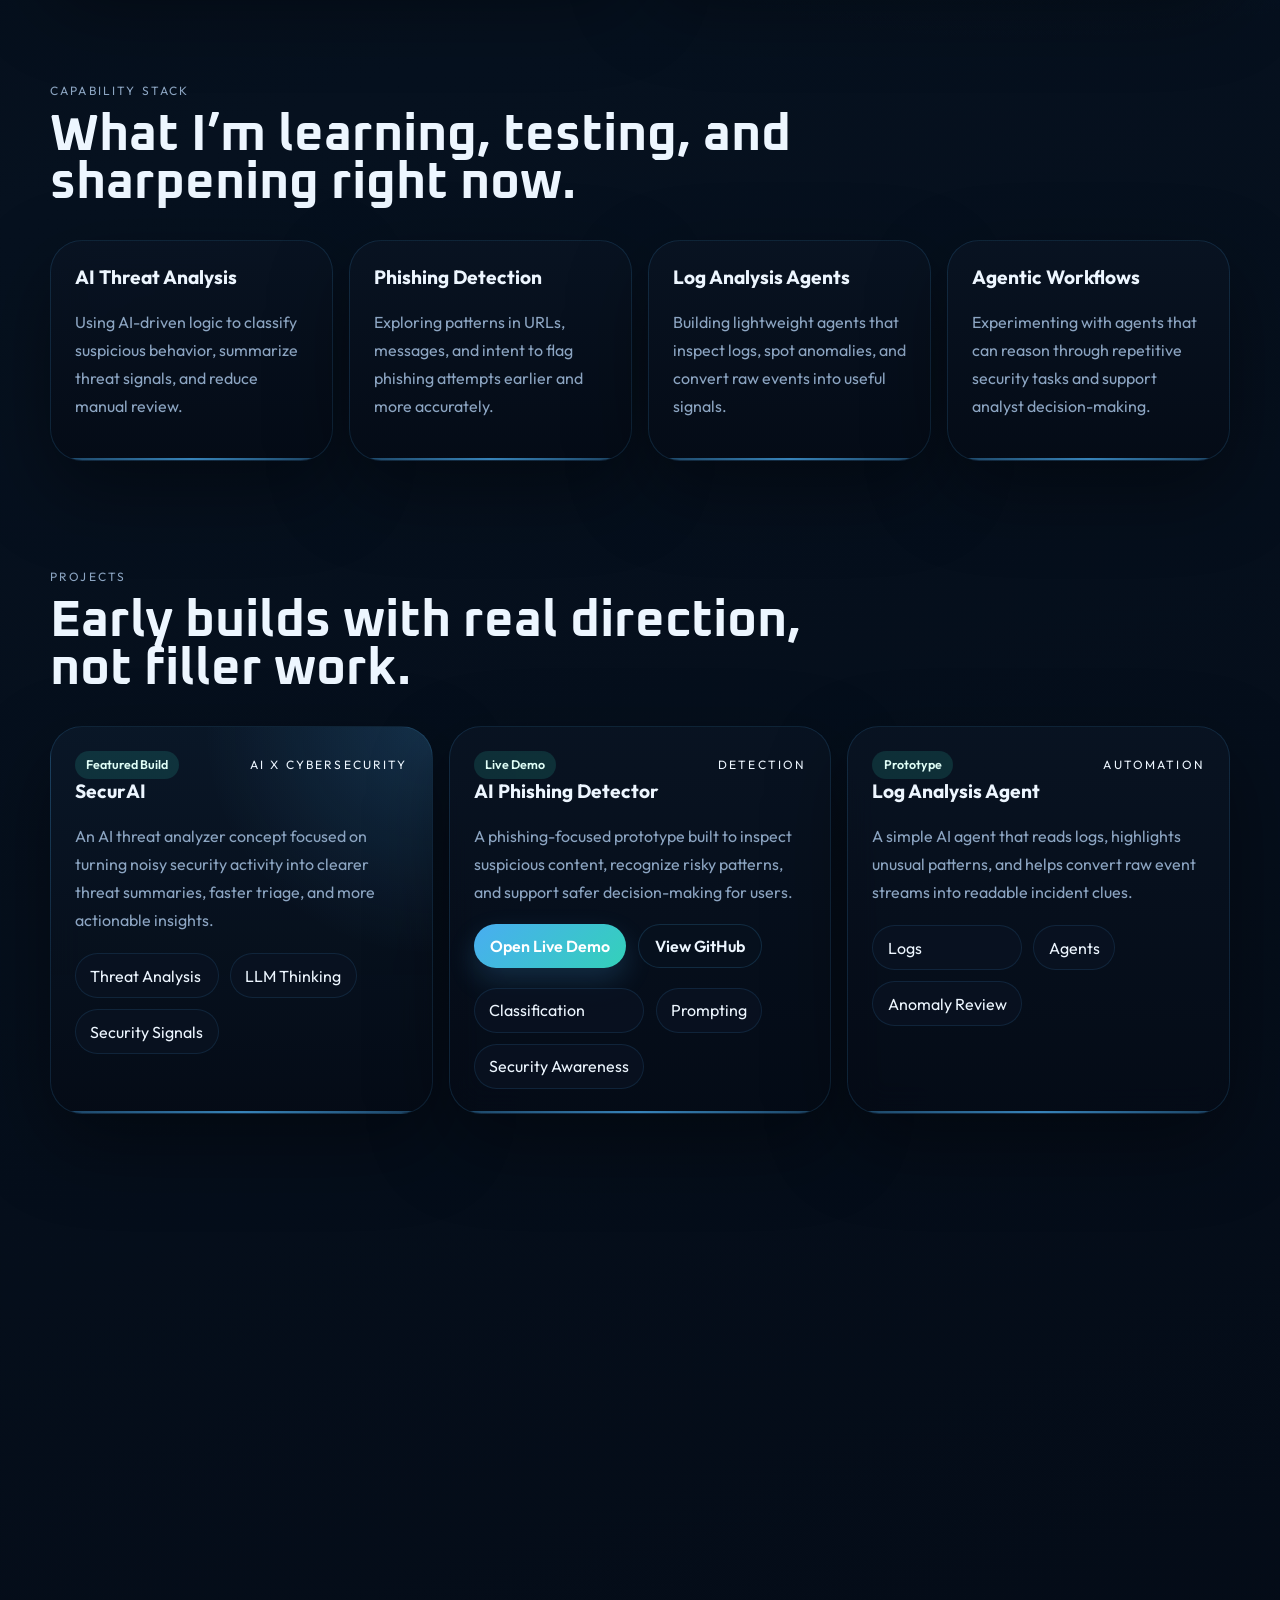
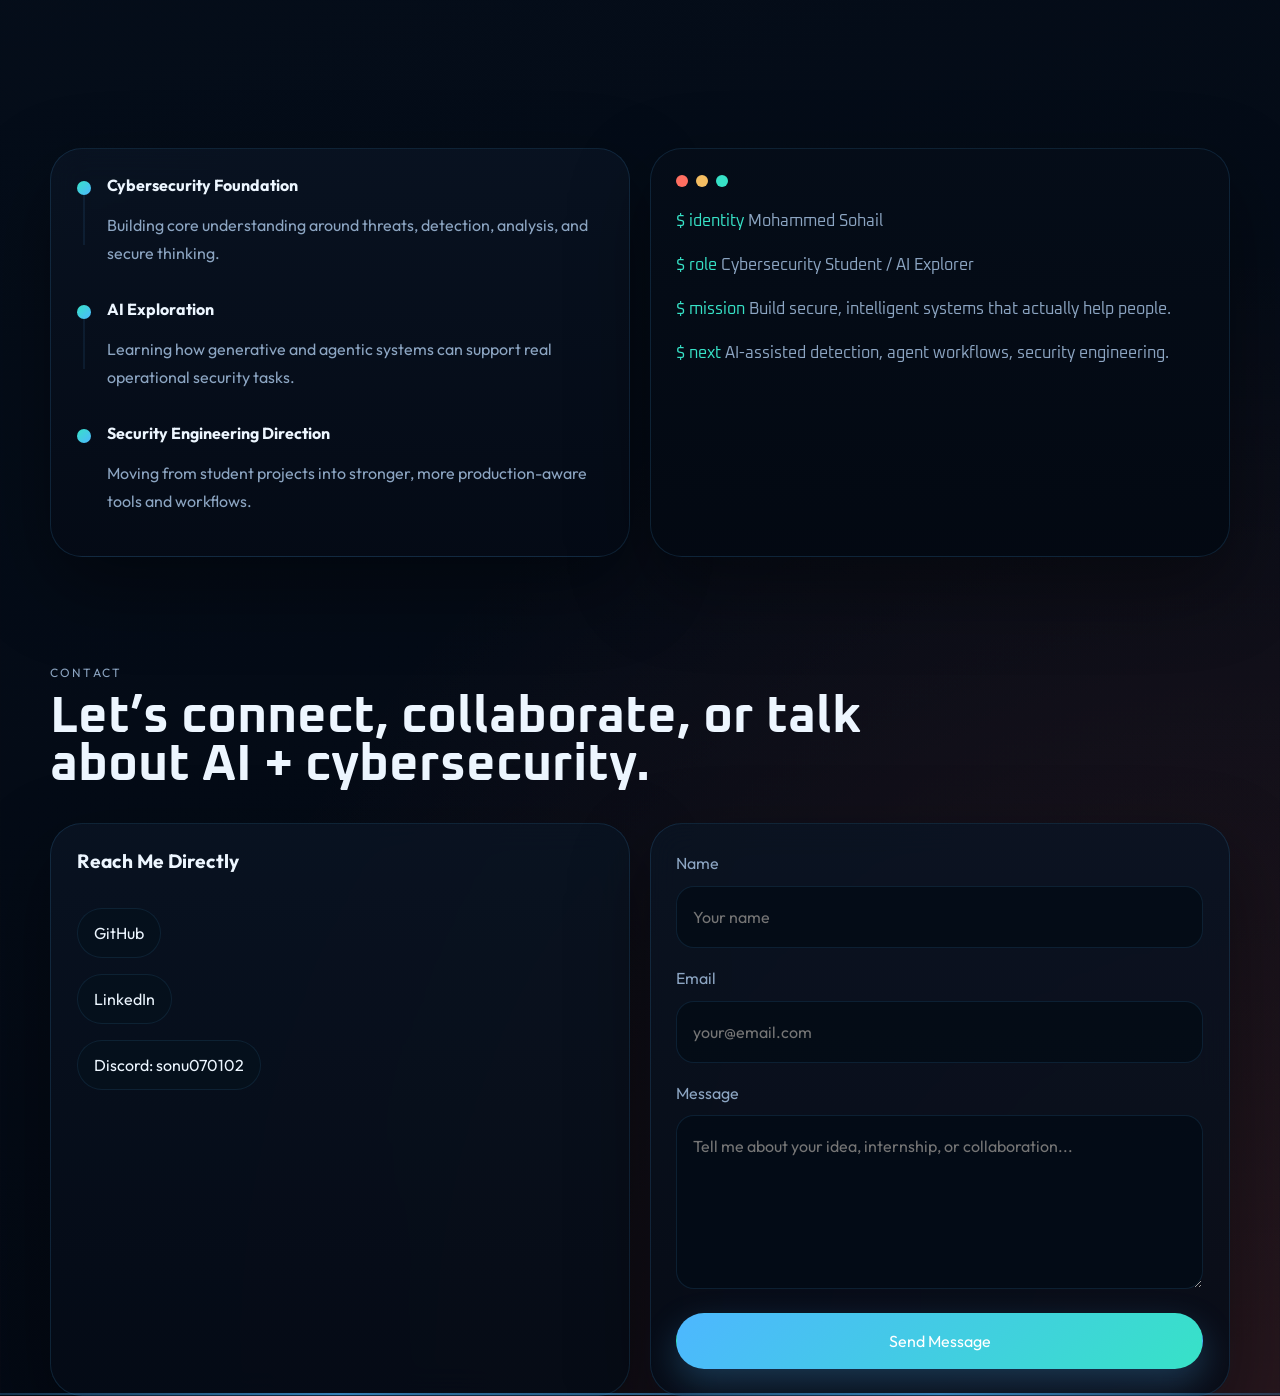
==== commit ffe5acd9: "Add live phishing detector links to portfolio" ====
--- a/index.html
+++ b/index.html
@@ -230,7 +230,7 @@
 
           <article class="project-card reveal tilt-card">
             <div class="project-topline">
-              <span class="project-status live">Prototype</span>
+              <span class="project-status live">Live Demo</span>
               <span class="project-type">Detection</span>
             </div>
             <h3>AI Phishing Detector</h3>
@@ -238,6 +238,14 @@
               A phishing-focused prototype built to inspect suspicious content, recognize risky patterns, and support
               safer decision-making for users.
             </p>
+            <div class="project-links">
+              <a class="project-link" href="https://sonu0070.github.io/ai-phishing-detector/" target="_blank" rel="noreferrer">
+                Open Live Demo
+              </a>
+              <a class="project-link secondary" href="https://github.com/Sonu0070/ai-phishing-detector" target="_blank" rel="noreferrer">
+                View GitHub
+              </a>
+            </div>
             <div class="project-stack">
               <span>Classification</span>
               <span>Prompting</span>
--- a/styles.css
+++ b/styles.css
@@ -697,6 +697,33 @@
   margin-top: 1.2rem;
 }
 
+.project-links {
+  display: flex;
+  flex-wrap: wrap;
+  gap: 0.8rem;
+  margin-top: 1.15rem;
+}
+
+.project-link {
+  display: inline-flex;
+  align-items: center;
+  justify-content: center;
+  min-height: 44px;
+  padding: 0 1rem;
+  border-radius: 999px;
+  color: white;
+  font-weight: 600;
+  background: linear-gradient(135deg, rgba(77, 183, 255, 0.94), rgba(55, 226, 199, 0.92));
+  box-shadow: 0 12px 28px rgba(77, 183, 255, 0.18);
+}
+
+.project-link.secondary {
+  color: var(--text);
+  background: rgba(8, 18, 31, 0.72);
+  border: 1px solid rgba(77, 183, 255, 0.16);
+  box-shadow: none;
+}
+
 .timeline-card {
   display: grid;
   gap: 1rem;
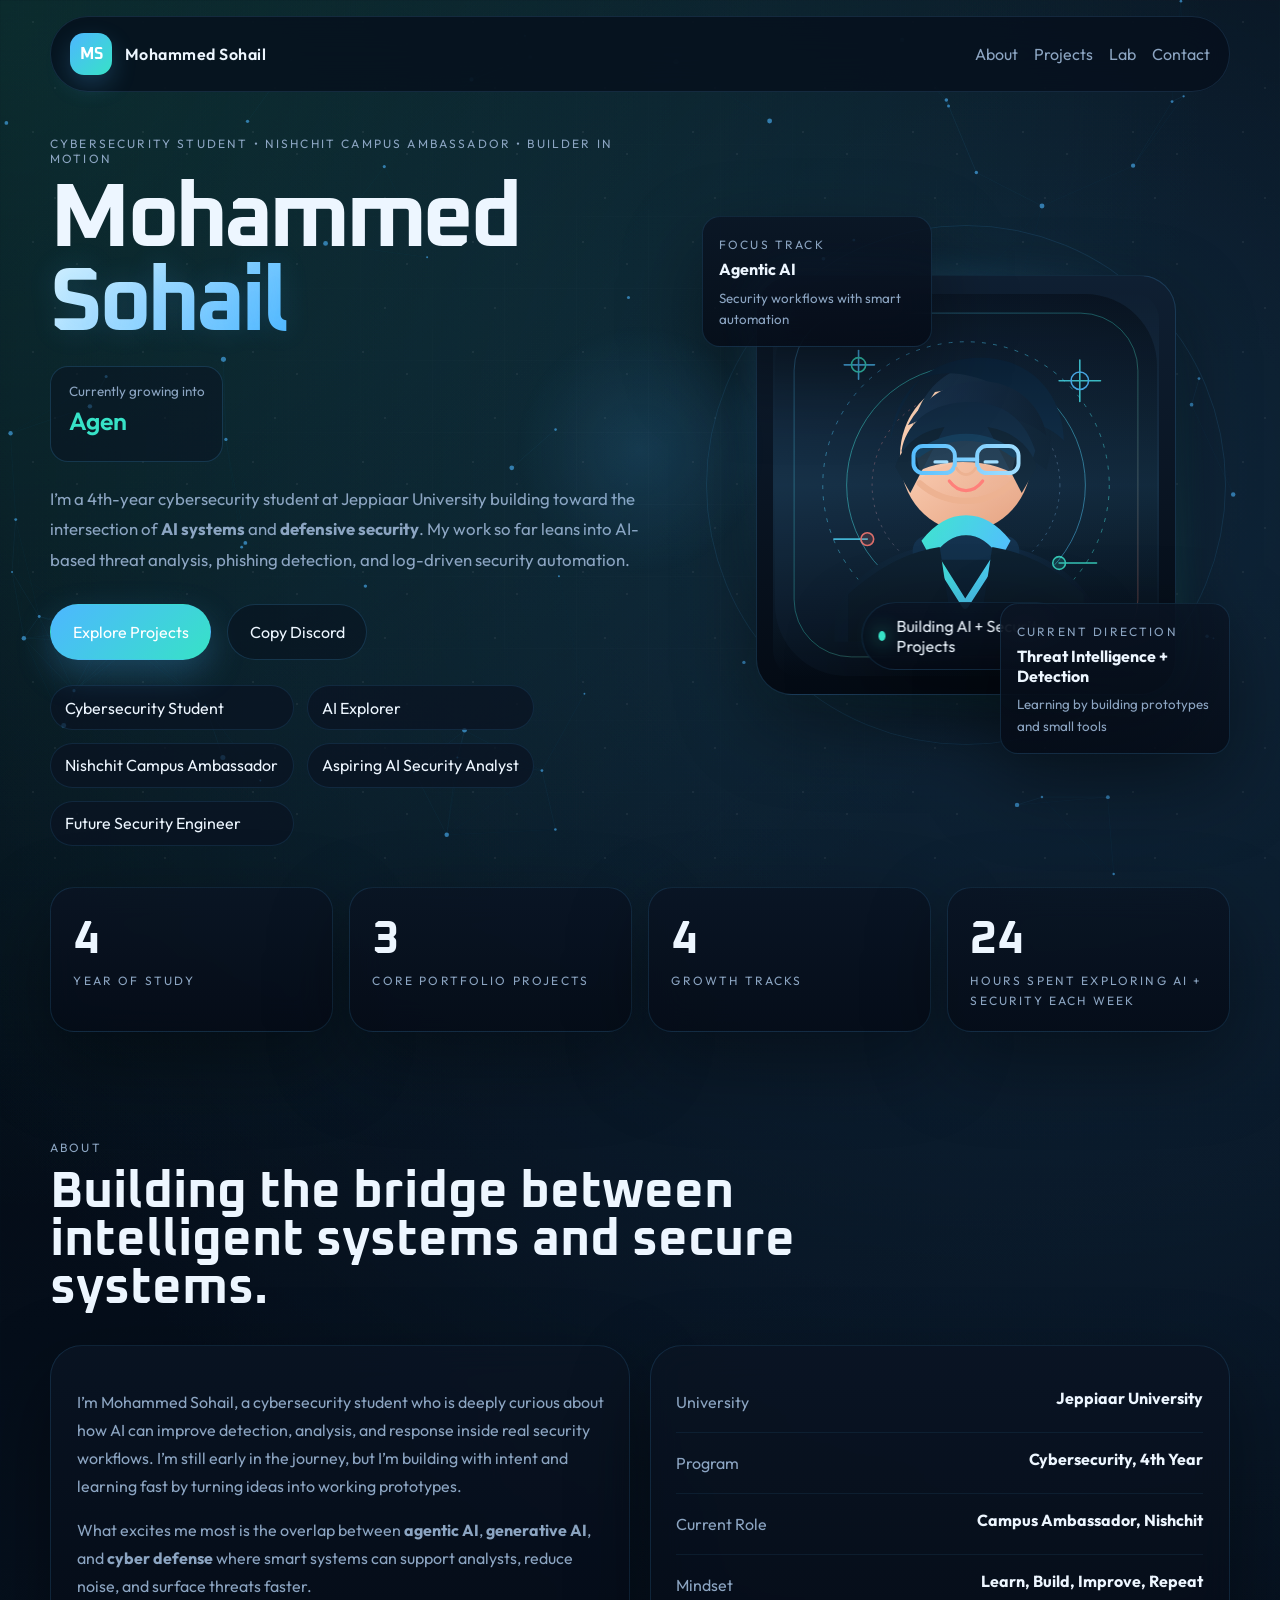
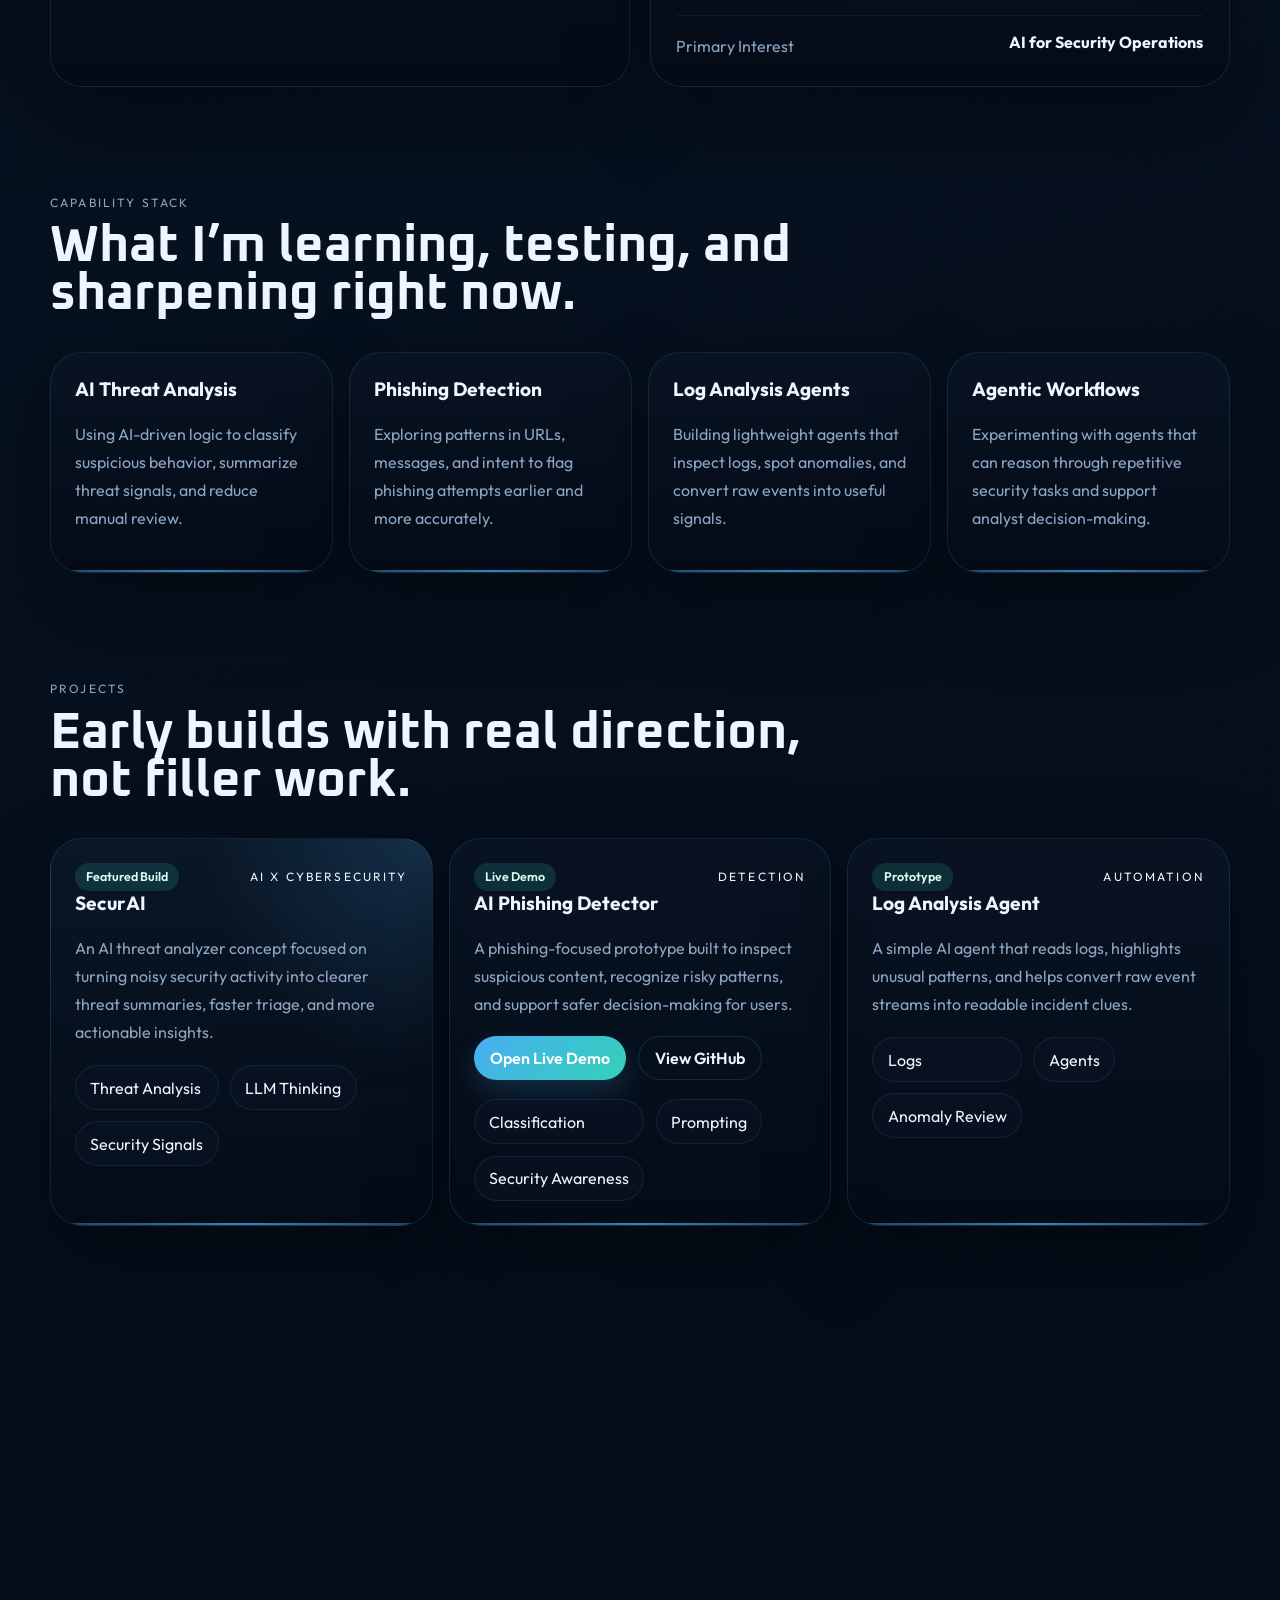
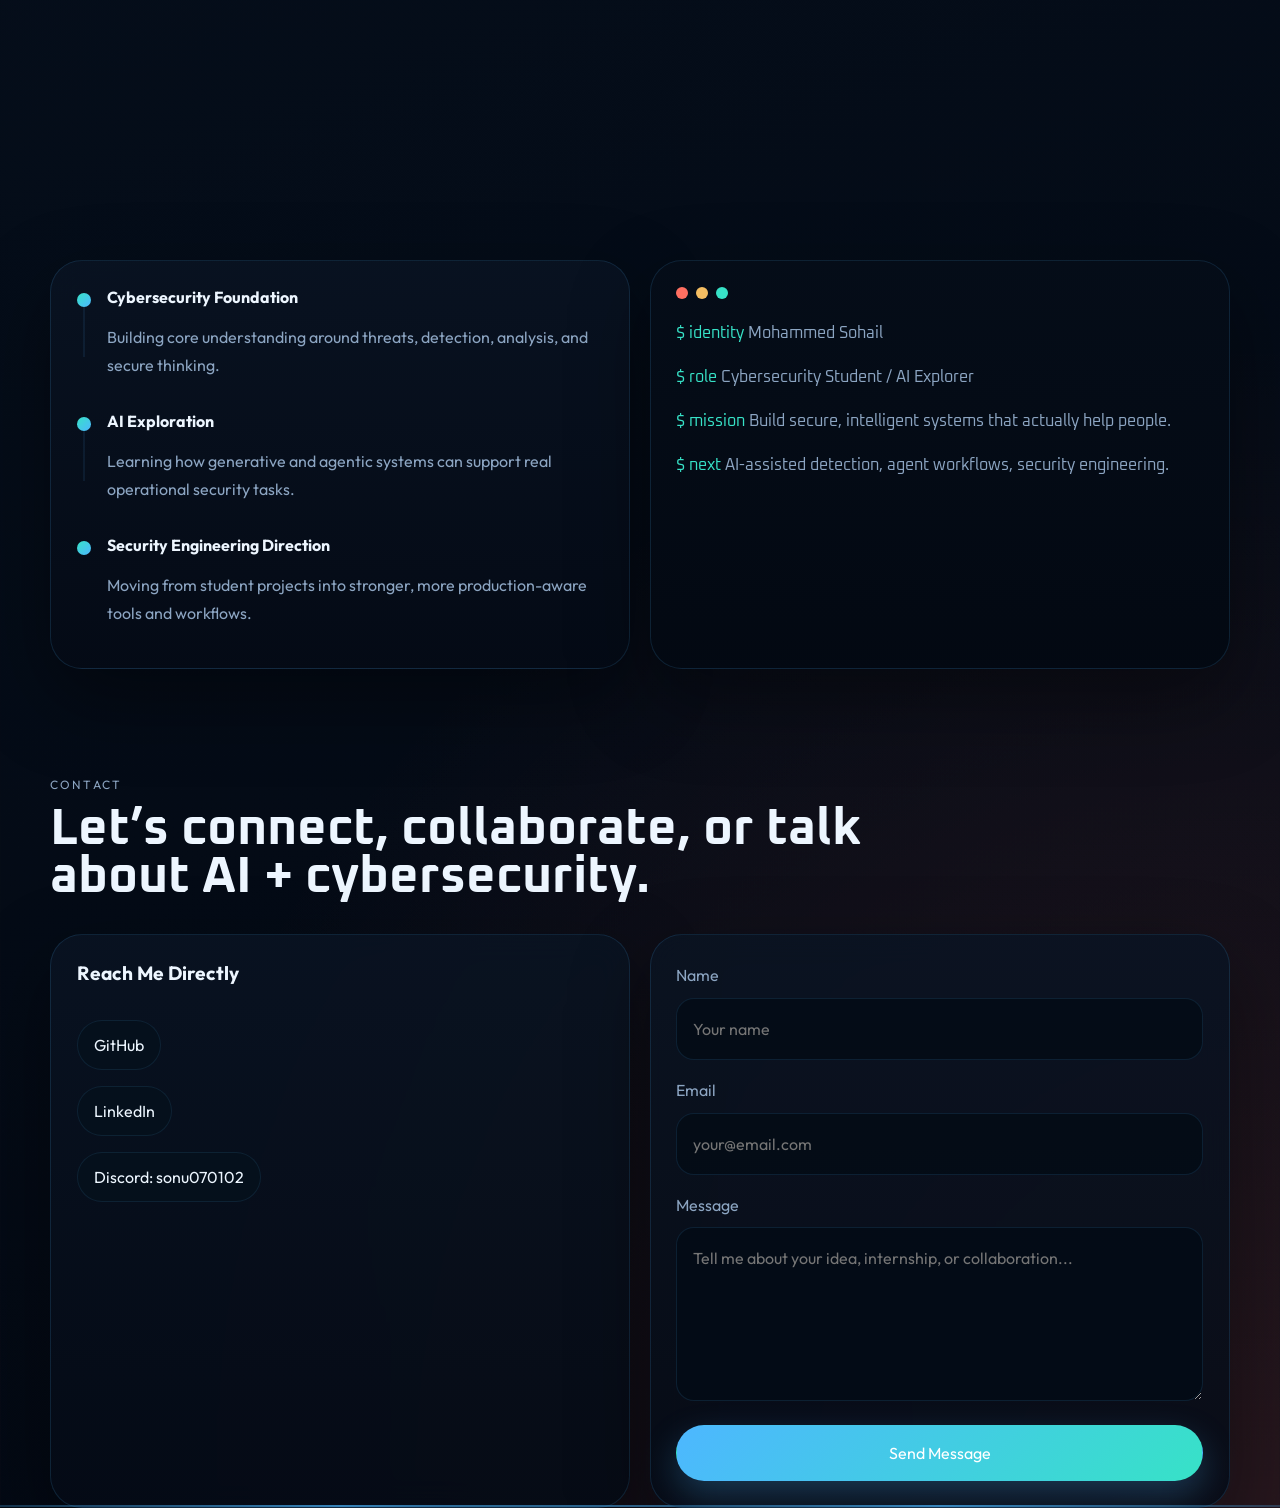
==== commit 67e6d0b9: "Add Nishchit ambassador details to portfolio" ====
--- a/index.html
+++ b/index.html
@@ -60,7 +60,7 @@
     <main>
       <section class="hero section-shell" id="home">
         <div class="hero-copy reveal">
-          <p class="eyebrow">Cybersecurity Student • AI Explorer • Builder In Motion</p>
+          <p class="eyebrow">Cybersecurity Student • Nishchit Campus Ambassador • Builder In Motion</p>
           <h1>
             Mohammed
             <span>Sohail</span>
@@ -83,6 +83,7 @@
           <div class="hero-tags">
             <span>Cybersecurity Student</span>
             <span>AI Explorer</span>
+            <span>Nishchit Campus Ambassador</span>
             <span>Aspiring AI Security Analyst</span>
             <span>Future Security Engineer</span>
           </div>
@@ -159,6 +160,10 @@
             <div class="profile-row">
               <span>Program</span>
               <strong>Cybersecurity, 4th Year</strong>
+            </div>
+            <div class="profile-row">
+              <span>Current Role</span>
+              <strong>Campus Ambassador, Nishchit</strong>
             </div>
             <div class="profile-row">
               <span>Mindset</span>
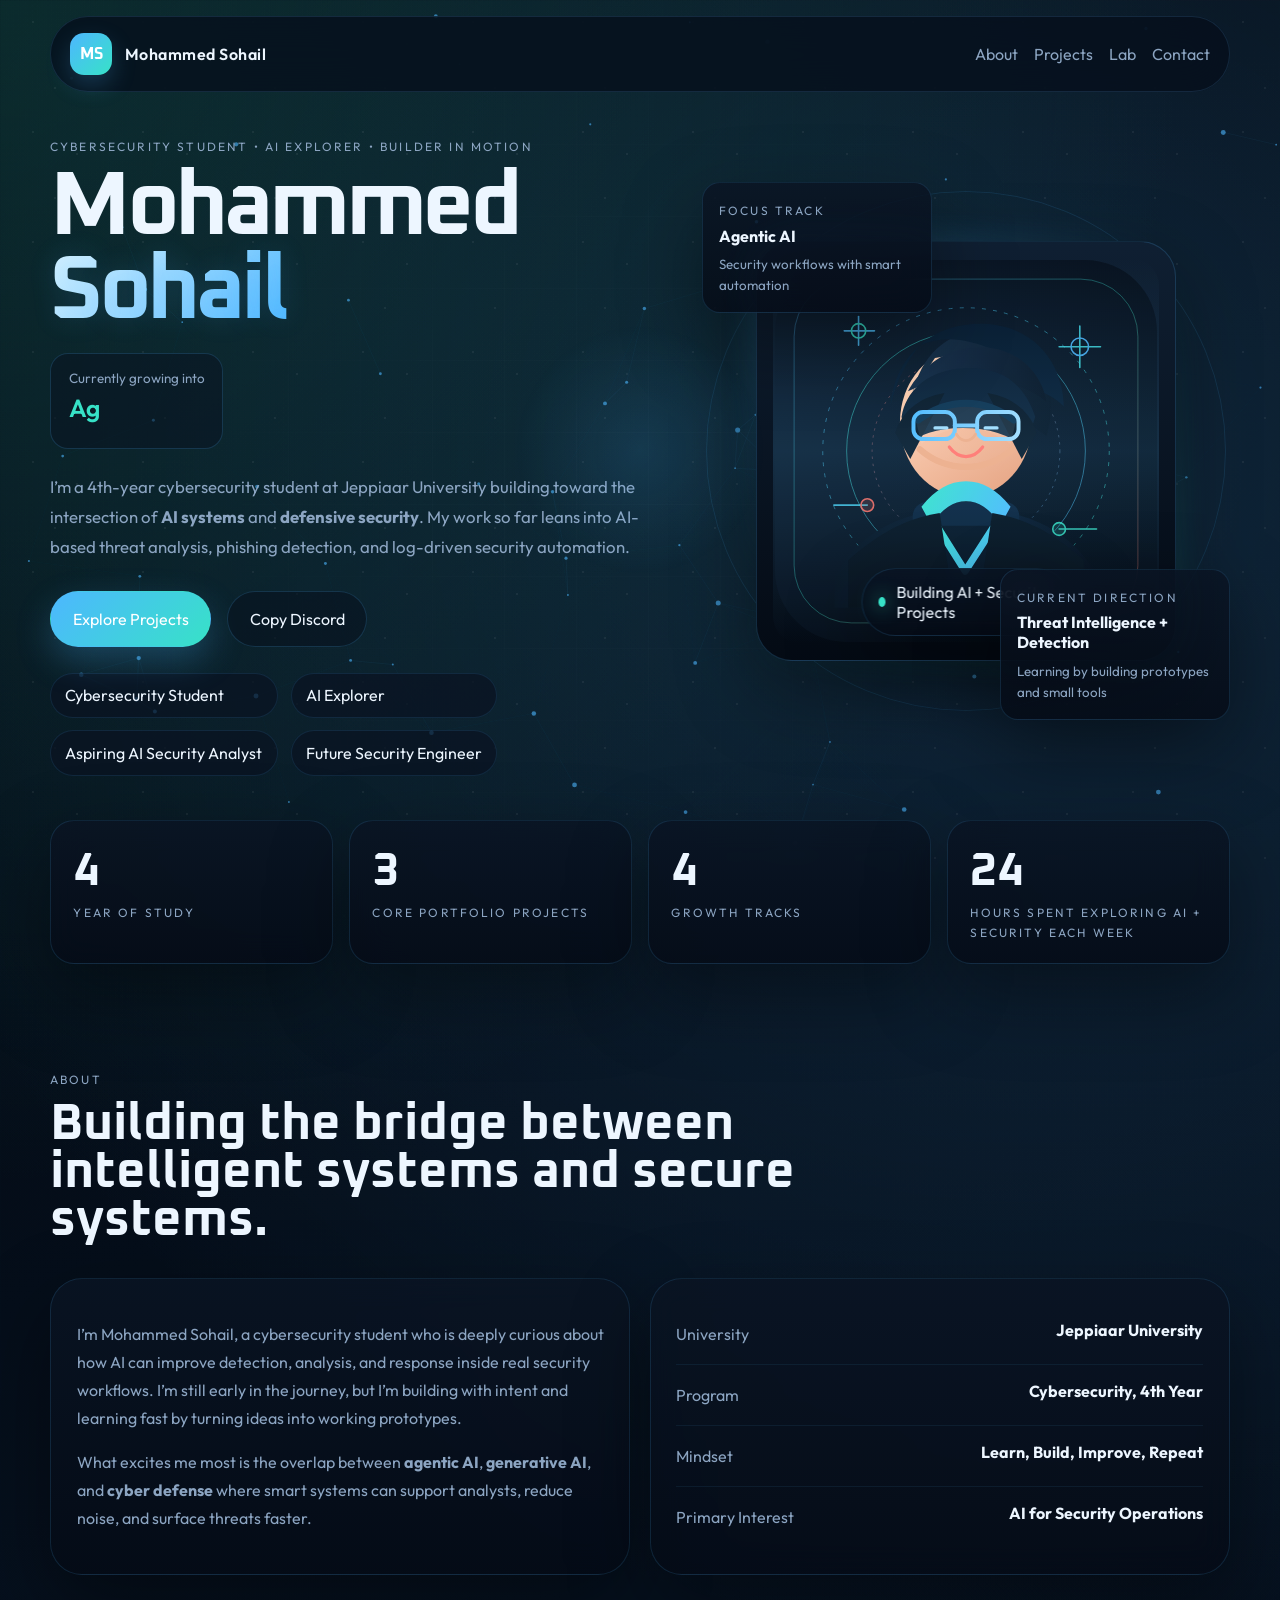
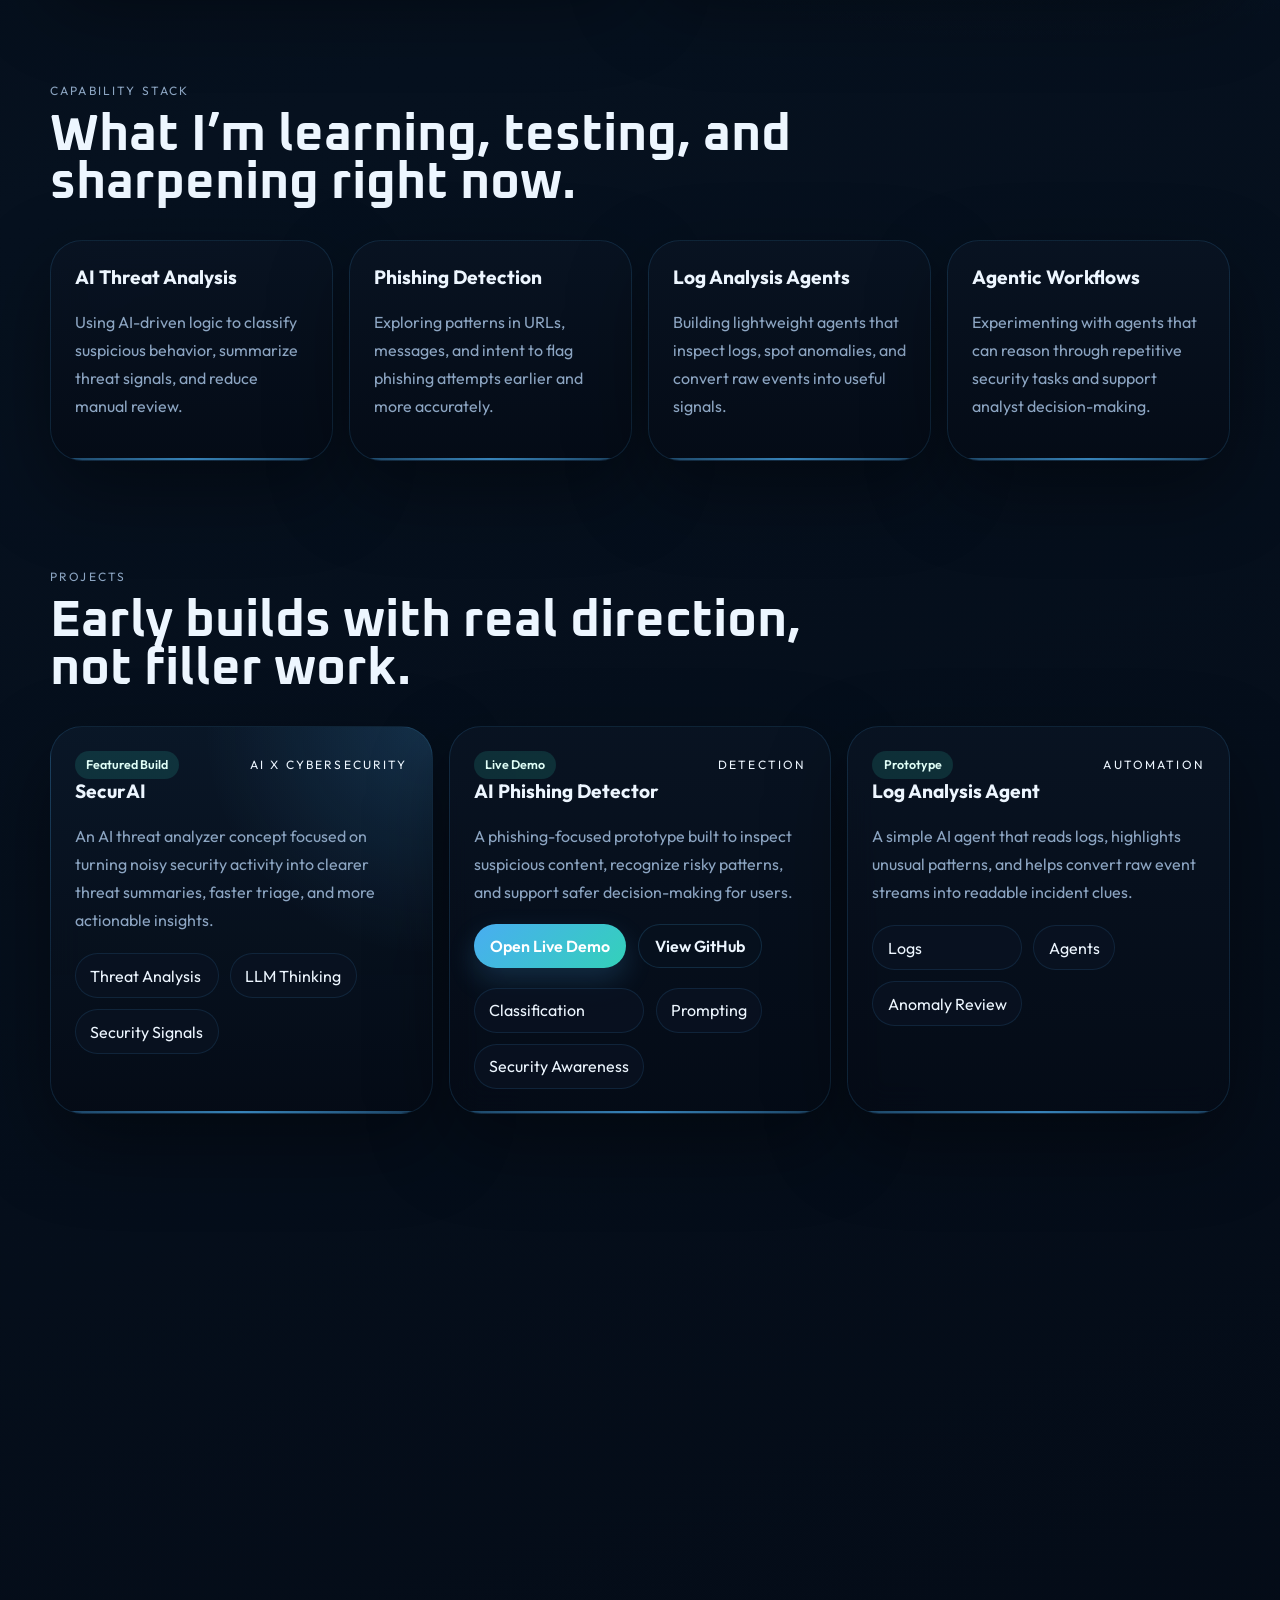
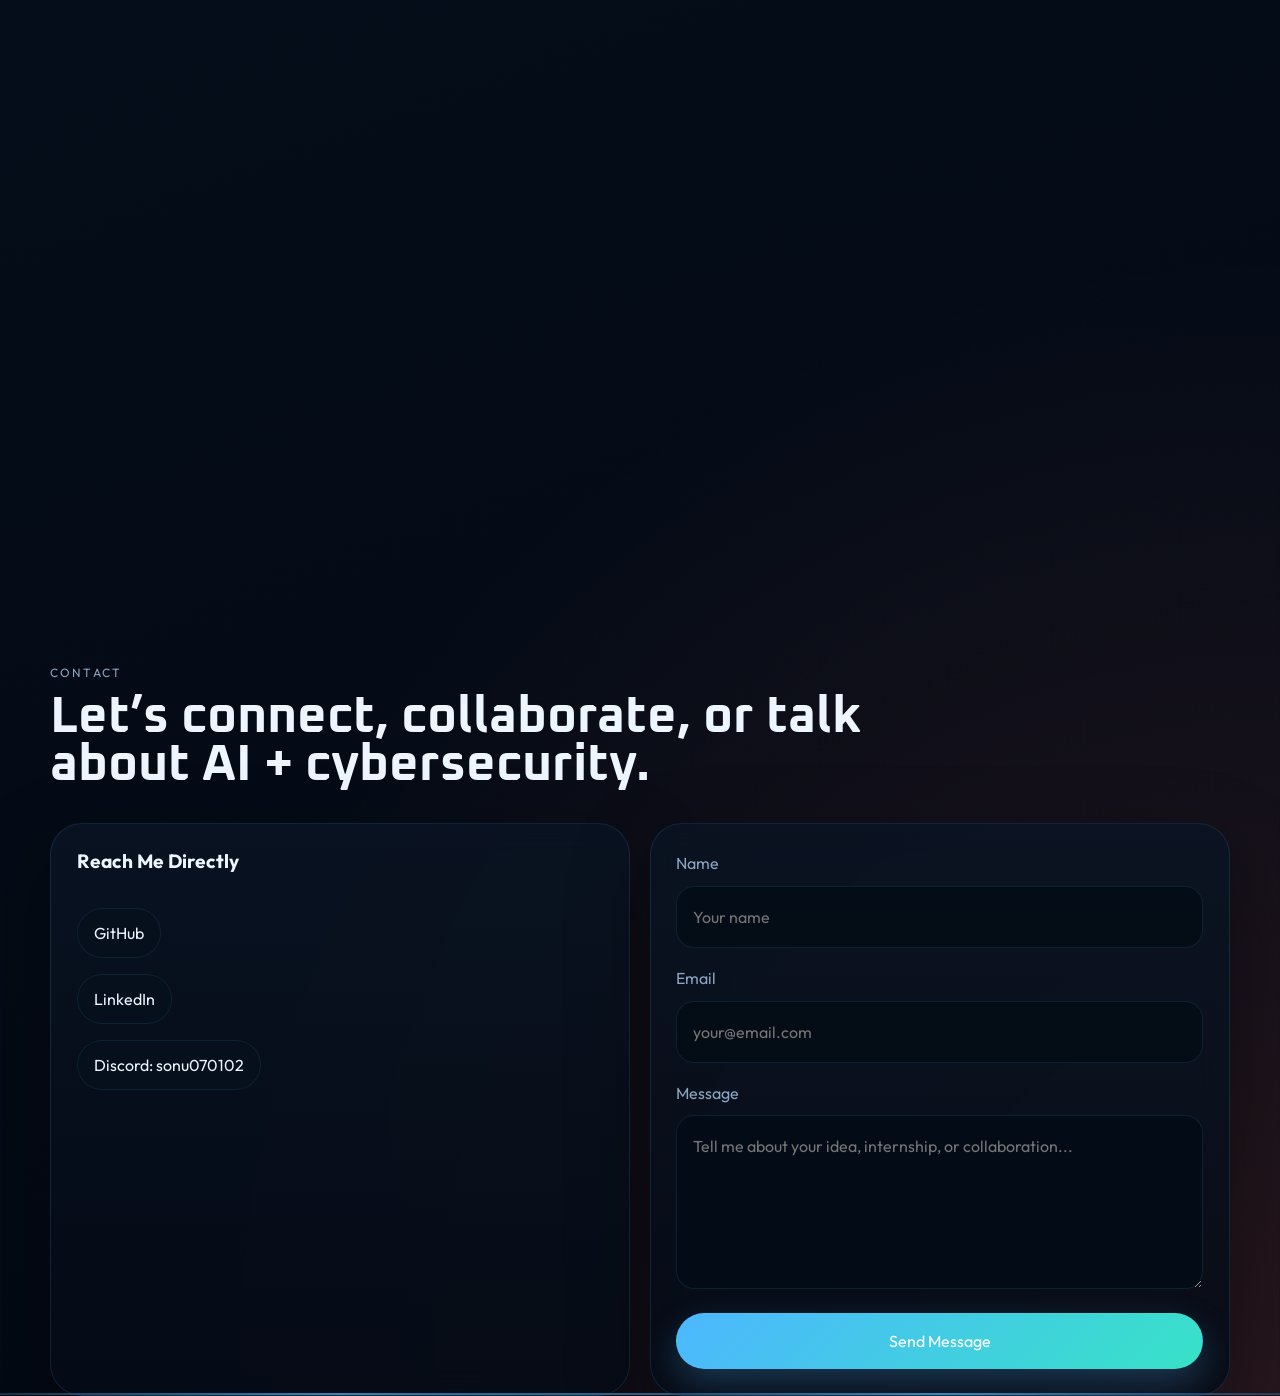
==== commit c4437eb3: "Remove Nishchit mention from portfolio" ====
--- a/index.html
+++ b/index.html
@@ -60,7 +60,7 @@
     <main>
       <section class="hero section-shell" id="home">
         <div class="hero-copy reveal">
-          <p class="eyebrow">Cybersecurity Student • Nishchit Campus Ambassador • Builder In Motion</p>
+          <p class="eyebrow">Cybersecurity Student • AI Explorer • Builder In Motion</p>
           <h1>
             Mohammed
             <span>Sohail</span>
@@ -83,7 +83,6 @@
           <div class="hero-tags">
             <span>Cybersecurity Student</span>
             <span>AI Explorer</span>
-            <span>Nishchit Campus Ambassador</span>
             <span>Aspiring AI Security Analyst</span>
             <span>Future Security Engineer</span>
           </div>
@@ -160,10 +159,6 @@
             <div class="profile-row">
               <span>Program</span>
               <strong>Cybersecurity, 4th Year</strong>
-            </div>
-            <div class="profile-row">
-              <span>Current Role</span>
-              <strong>Campus Ambassador, Nishchit</strong>
             </div>
             <div class="profile-row">
               <span>Mindset</span>
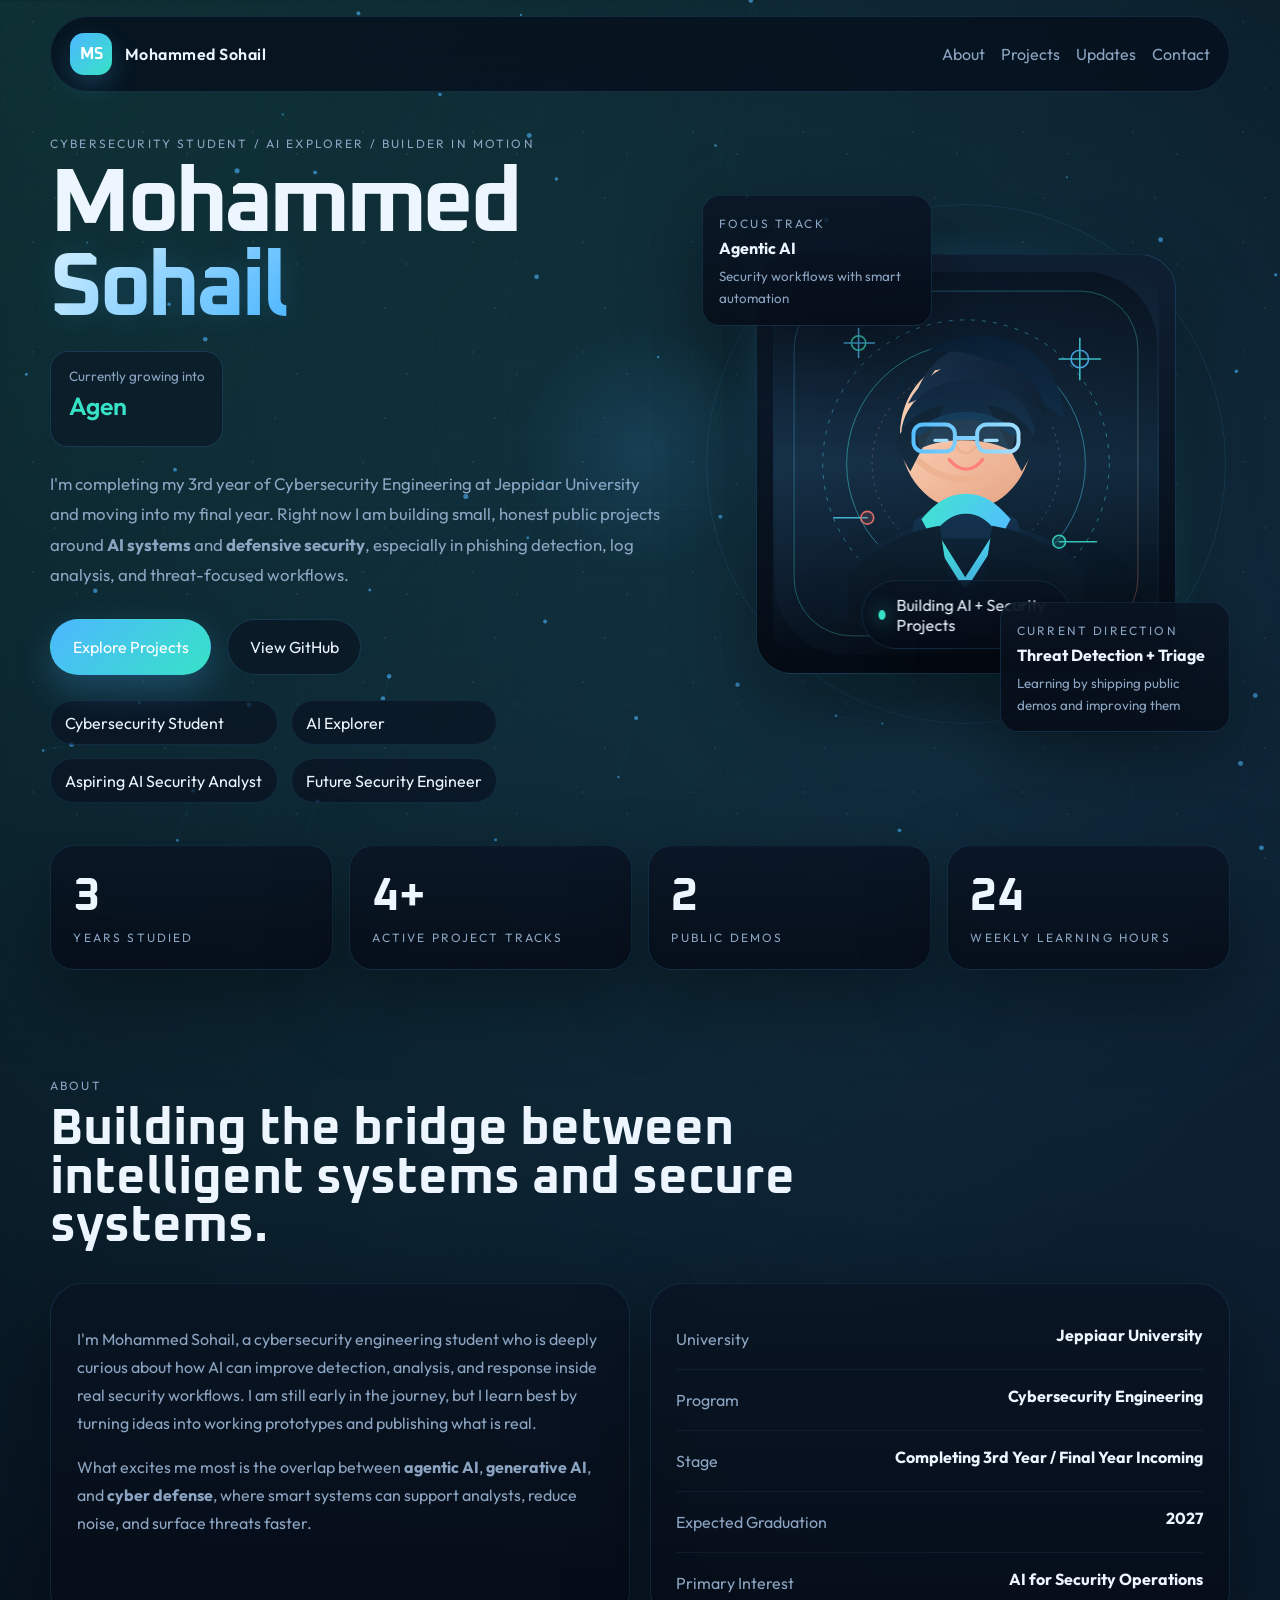
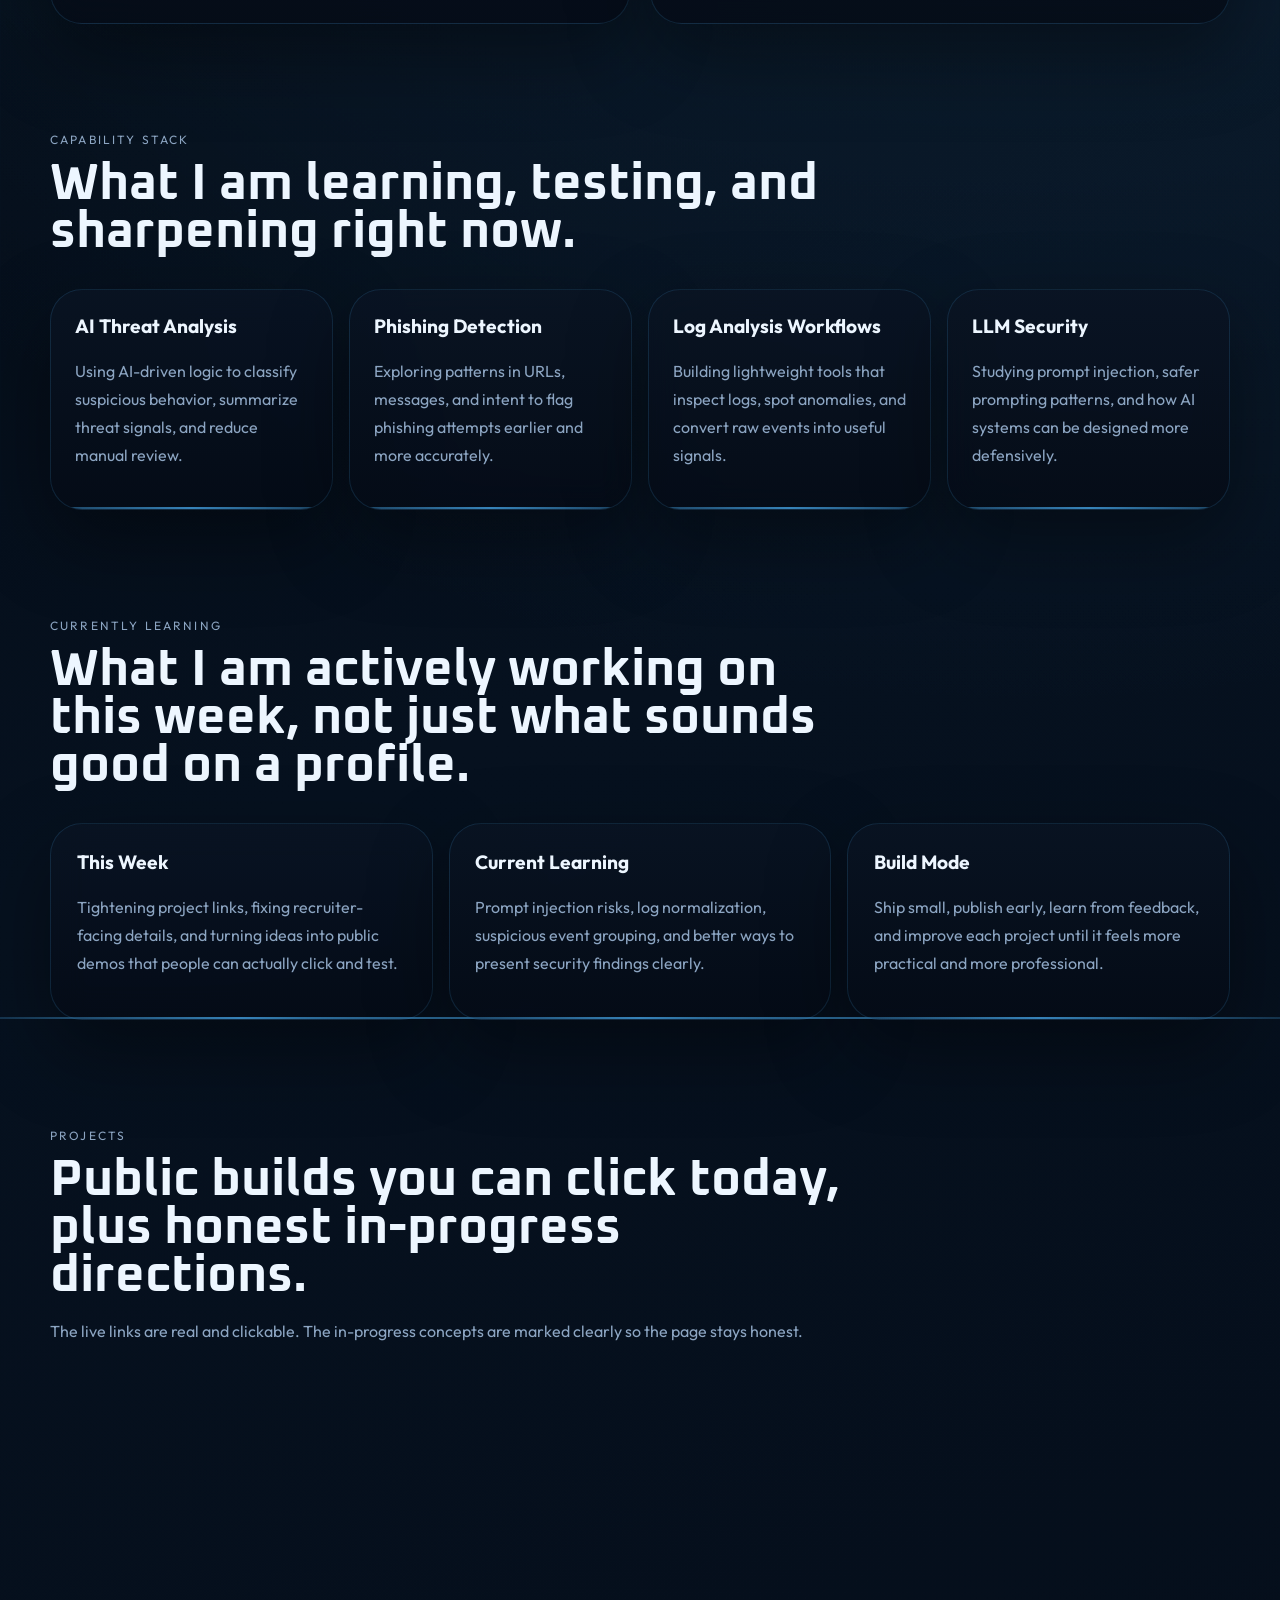
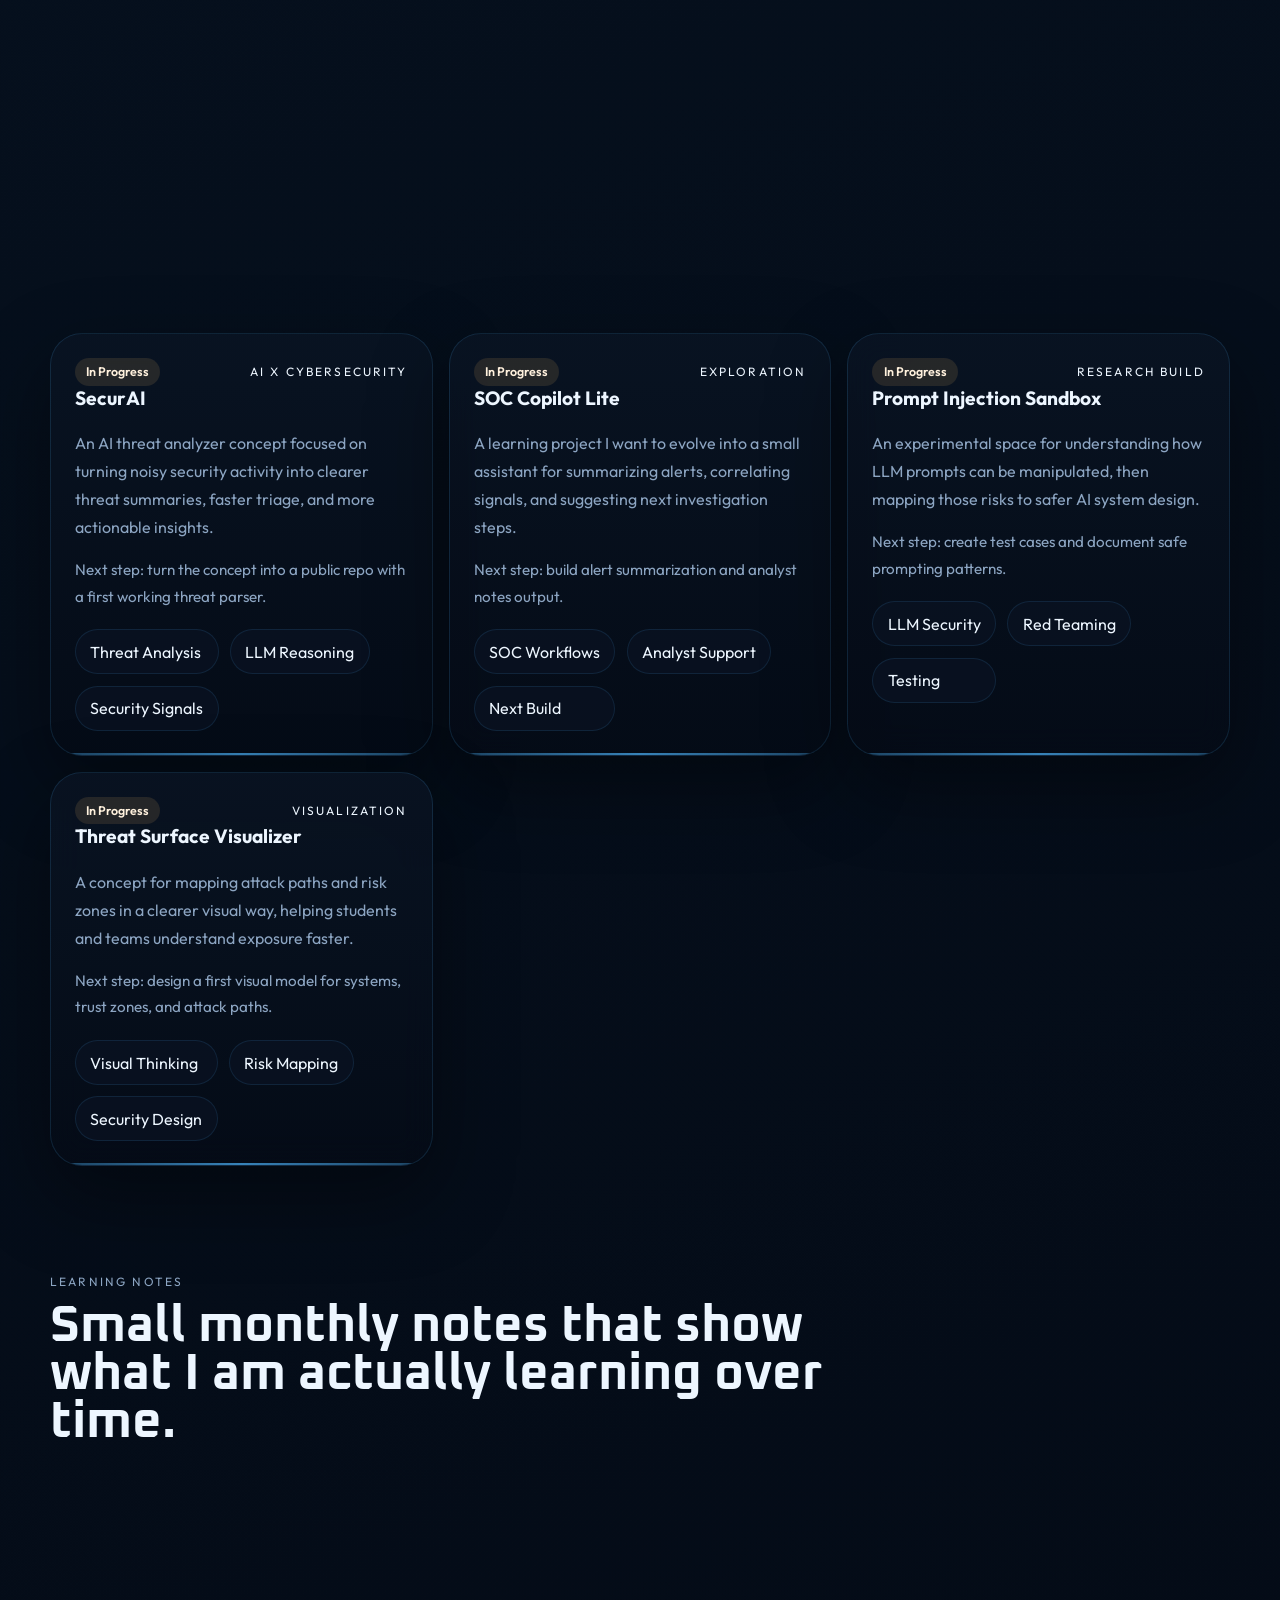
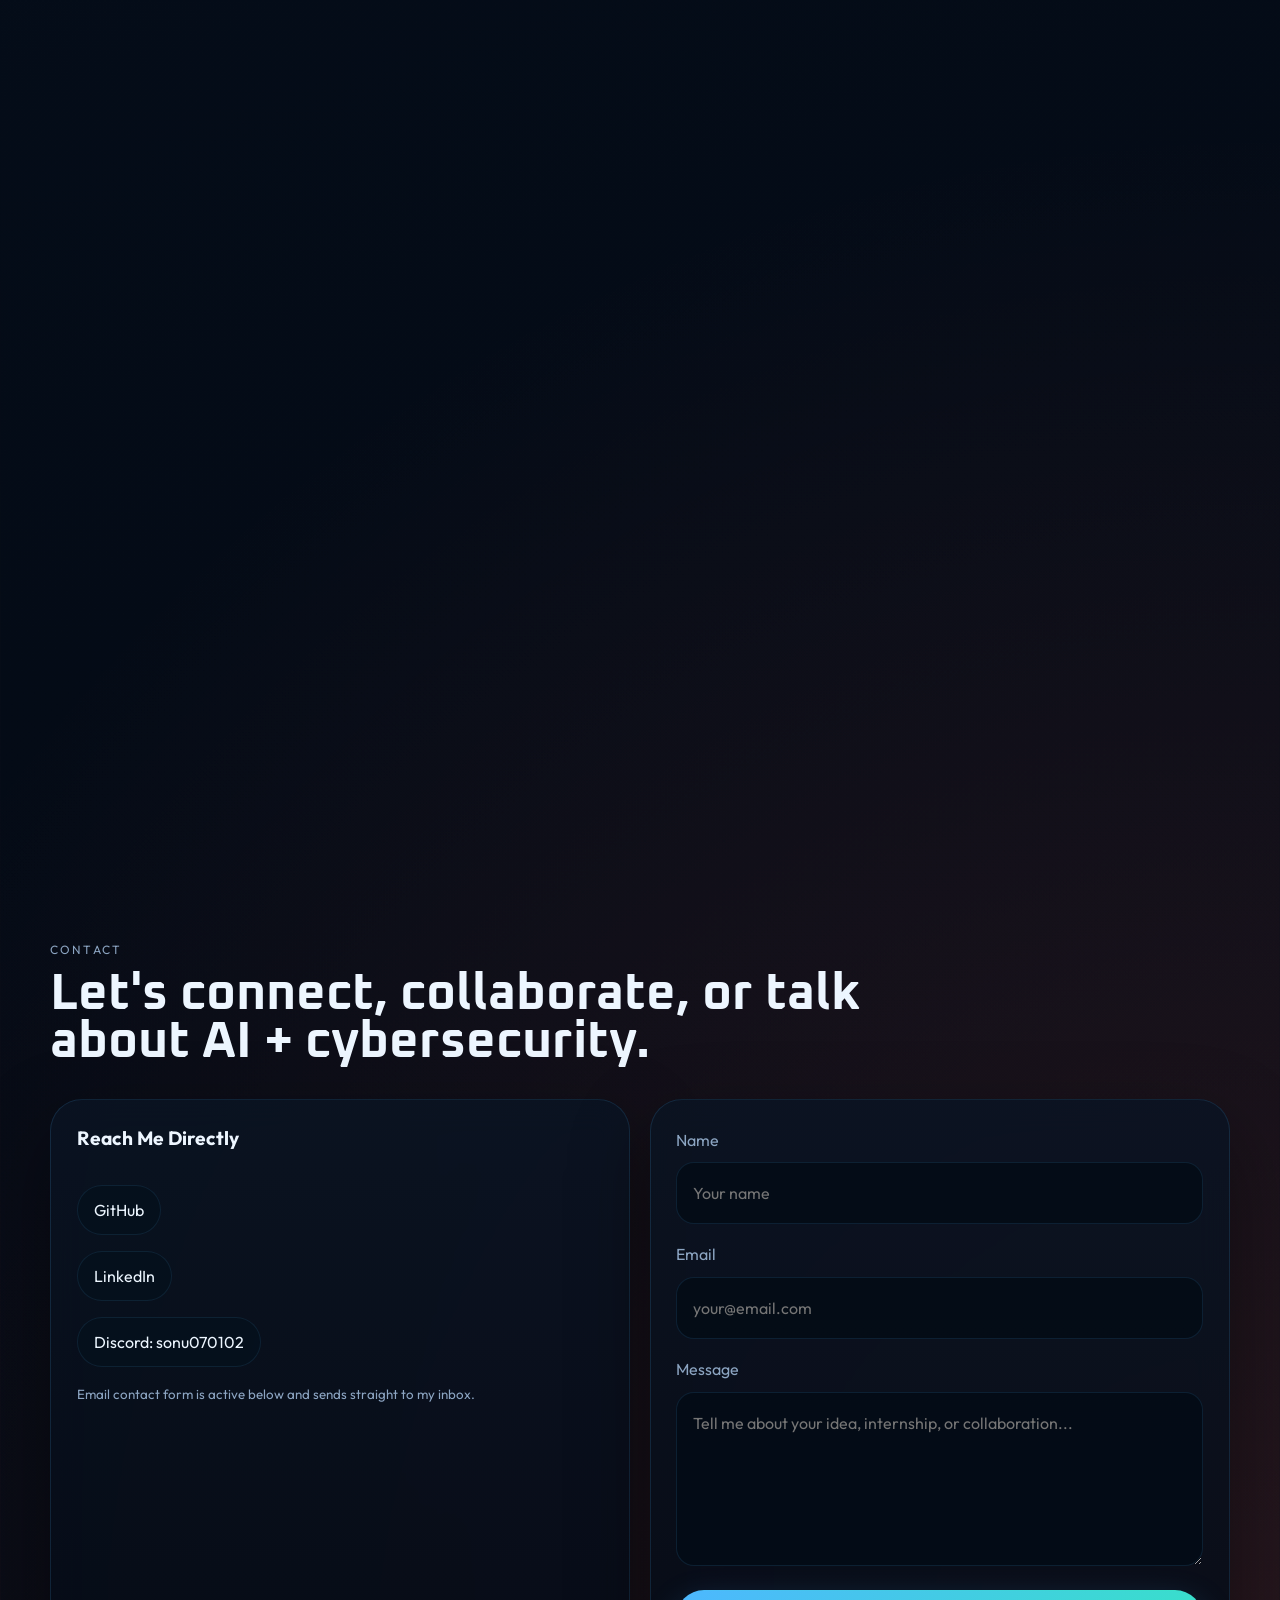
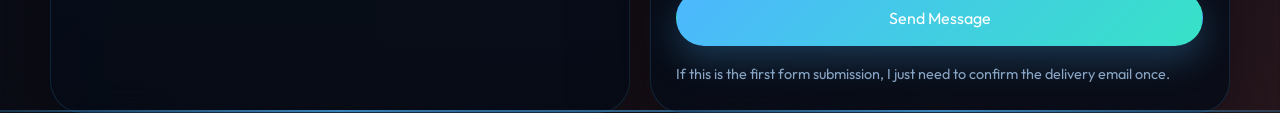
==== commit 9af599ef: "Fix portfolio credibility and contact flow" ====
--- a/index.html
+++ b/index.html
@@ -6,7 +6,7 @@
     <title>Mohammed Sohail | AI x Cybersecurity Portfolio</title>
     <meta
       name="description"
-      content="Portfolio of Mohammed Sohail, a 4th-year cybersecurity student at Jeppiaar University exploring agentic AI, generative AI, and security engineering."
+      content="Portfolio of Mohammed Sohail, a cybersecurity engineering student at Jeppiaar University entering final year and building AI-assisted security projects."
     />
     <meta
       name="keywords"
@@ -16,7 +16,7 @@
     <meta property="og:title" content="Mohammed Sohail | AI x Cybersecurity Portfolio" />
     <meta
       property="og:description"
-      content="Cybersecurity Student, AI Explorer, Aspiring AI Security Analyst, Future Security Engineer."
+      content="Cybersecurity student building practical AI-assisted security projects in phishing detection, log analysis, and threat workflows."
     />
     <meta property="og:type" content="website" />
     <meta property="og:image" content="assets/anime-avatar.svg" />
@@ -52,7 +52,7 @@
       <nav class="nav">
         <a href="#about">About</a>
         <a href="#projects">Projects</a>
-        <a href="#lab">Lab</a>
+        <a href="#updates">Updates</a>
         <a href="#contact">Contact</a>
       </nav>
     </header>
@@ -60,7 +60,7 @@
     <main>
       <section class="hero section-shell" id="home">
         <div class="hero-copy reveal">
-          <p class="eyebrow">Cybersecurity Student • AI Explorer • Builder In Motion</p>
+          <p class="eyebrow">Cybersecurity Student / AI Explorer / Builder In Motion</p>
           <h1>
             Mohammed
             <span>Sohail</span>
@@ -70,15 +70,16 @@
             <span class="rotator-text" id="rotating-role">AI Security Analyst</span>
           </div>
           <p class="hero-description">
-            I’m a 4th-year cybersecurity student at Jeppiaar University building toward the intersection of
-            <strong>AI systems</strong> and <strong>defensive security</strong>. My work so far leans into AI-based threat
-            analysis, phishing detection, and log-driven security automation.
+            I'm completing my 3rd year of Cybersecurity Engineering at Jeppiaar University and moving into my final year.
+            Right now I am building small, honest public projects around
+            <strong>AI systems</strong> and <strong>defensive security</strong>, especially in phishing detection,
+            log analysis, and threat-focused workflows.
           </p>
           <div class="hero-actions">
             <a class="button primary magnetic" href="#projects">Explore Projects</a>
-            <button class="button secondary magnetic" id="copy-discord" type="button">
-              Copy Discord
-            </button>
+            <a class="button secondary magnetic" href="https://github.com/Sonu0070" target="_blank" rel="noreferrer">
+              View GitHub
+            </a>
           </div>
           <div class="hero-tags">
             <span>Cybersecurity Student</span>
@@ -107,28 +108,28 @@
           </div>
           <div class="floating-panel bottom-right">
             <span class="panel-label">Current Direction</span>
-            <strong>Threat Intelligence + Detection</strong>
-            <small>Learning by building prototypes and small tools</small>
+            <strong>Threat Detection + Triage</strong>
+            <small>Learning by shipping public demos and improving them</small>
           </div>
         </div>
       </section>
 
       <section class="metrics section-shell reveal">
         <article class="metric-card">
-          <span class="metric-value" data-counter="4">0</span>
-          <span class="metric-label">Year Of Study</span>
+          <span class="metric-value" data-counter="3">3</span>
+          <span class="metric-label">Years Studied</span>
         </article>
         <article class="metric-card">
-          <span class="metric-value" data-counter="3">0</span>
-          <span class="metric-label">Core Portfolio Projects</span>
+          <span class="metric-value" data-counter="4" data-suffix="+">4+</span>
+          <span class="metric-label">Active Project Tracks</span>
         </article>
         <article class="metric-card">
-          <span class="metric-value" data-counter="4">0</span>
-          <span class="metric-label">Growth Tracks</span>
+          <span class="metric-value" data-counter="2">2</span>
+          <span class="metric-label">Public Demos</span>
         </article>
         <article class="metric-card">
-          <span class="metric-value" data-counter="24">0</span>
-          <span class="metric-label">Hours Spent Exploring AI + Security Each Week</span>
+          <span class="metric-value" data-counter="24">24</span>
+          <span class="metric-label">Weekly Learning Hours</span>
         </article>
       </section>
 
@@ -140,13 +141,13 @@
         <div class="about-grid">
           <article class="story-card reveal">
             <p>
-              I’m Mohammed Sohail, a cybersecurity student who is deeply curious about how AI can improve detection,
-              analysis, and response inside real security workflows. I’m still early in the journey, but I’m building
-              with intent and learning fast by turning ideas into working prototypes.
+              I'm Mohammed Sohail, a cybersecurity engineering student who is deeply curious about how AI can improve
+              detection, analysis, and response inside real security workflows. I am still early in the journey, but I
+              learn best by turning ideas into working prototypes and publishing what is real.
             </p>
             <p>
               What excites me most is the overlap between <strong>agentic AI</strong>, <strong>generative AI</strong>,
-              and <strong>cyber defense</strong> where smart systems can support analysts, reduce noise, and surface
+              and <strong>cyber defense</strong>, where smart systems can support analysts, reduce noise, and surface
               threats faster.
             </p>
           </article>
@@ -158,11 +159,15 @@
             </div>
             <div class="profile-row">
               <span>Program</span>
-              <strong>Cybersecurity, 4th Year</strong>
+              <strong>Cybersecurity Engineering</strong>
             </div>
             <div class="profile-row">
-              <span>Mindset</span>
-              <strong>Learn, Build, Improve, Repeat</strong>
+              <span>Stage</span>
+              <strong>Completing 3rd Year / Final Year Incoming</strong>
+            </div>
+            <div class="profile-row">
+              <span>Expected Graduation</span>
+              <strong>2027</strong>
             </div>
             <div class="profile-row">
               <span>Primary Interest</span>
@@ -175,7 +180,7 @@
       <section class="focus section-shell">
         <div class="section-heading reveal">
           <span class="section-kicker">Capability Stack</span>
-          <h2>What I’m learning, testing, and sharpening right now.</h2>
+          <h2>What I am learning, testing, and sharpening right now.</h2>
         </div>
         <div class="focus-grid">
           <article class="focus-card reveal">
@@ -191,15 +196,45 @@
             </p>
           </article>
           <article class="focus-card reveal">
-            <h3>Log Analysis Agents</h3>
-            <p>
-              Building lightweight agents that inspect logs, spot anomalies, and convert raw events into useful signals.
+            <h3>Log Analysis Workflows</h3>
+            <p>
+              Building lightweight tools that inspect logs, spot anomalies, and convert raw events into useful signals.
             </p>
           </article>
           <article class="focus-card reveal">
-            <h3>Agentic Workflows</h3>
-            <p>
-              Experimenting with agents that can reason through repetitive security tasks and support analyst decision-making.
+            <h3>LLM Security</h3>
+            <p>
+              Studying prompt injection, safer prompting patterns, and how AI systems can be designed more defensively.
+            </p>
+          </article>
+        </div>
+      </section>
+
+      <section class="section-shell" id="updates">
+        <div class="section-heading reveal">
+          <span class="section-kicker">Currently Learning</span>
+          <h2>What I am actively working on this week, not just what sounds good on a profile.</h2>
+        </div>
+        <div class="update-grid">
+          <article class="update-card reveal">
+            <h3>This Week</h3>
+            <p>
+              Tightening project links, fixing recruiter-facing details, and turning ideas into public demos that people
+              can actually click and test.
+            </p>
+          </article>
+          <article class="update-card reveal">
+            <h3>Current Learning</h3>
+            <p>
+              Prompt injection risks, log normalization, suspicious event grouping, and better ways to present security
+              findings clearly.
+            </p>
+          </article>
+          <article class="update-card reveal">
+            <h3>Build Mode</h3>
+            <p>
+              Ship small, publish early, learn from feedback, and improve each project until it feels more practical and
+              more professional.
             </p>
           </article>
         </div>
@@ -208,23 +243,36 @@
       <section class="projects section-shell" id="projects">
         <div class="section-heading reveal">
           <span class="section-kicker">Projects</span>
-          <h2>Early builds with real direction, not filler work.</h2>
-        </div>
+          <h2>Public builds you can click today, plus honest in-progress directions.</h2>
+          <p class="section-note">
+            The live links are real and clickable. The in-progress concepts are marked clearly so the page stays honest.
+          </p>
+        </div>
+
+        <h3 class="project-phase-heading reveal">Public Builds</h3>
         <div class="project-grid">
           <article class="project-card featured reveal tilt-card">
             <div class="project-topline">
-              <span class="project-status live">Featured Build</span>
-              <span class="project-type">AI x Cybersecurity</span>
-            </div>
-            <h3>SecurAI</h3>
-            <p>
-              An AI threat analyzer concept focused on turning noisy security activity into clearer threat summaries,
-              faster triage, and more actionable insights.
-            </p>
-            <div class="project-stack">
-              <span>Threat Analysis</span>
-              <span>LLM Thinking</span>
-              <span>Security Signals</span>
+              <span class="project-status live">Live Site</span>
+              <span class="project-type">Portfolio</span>
+            </div>
+            <h3>Portfolio Website</h3>
+            <p>
+              A personal portfolio built to present my cybersecurity and AI project direction more professionally, with
+              animation, project links, and clearer public proof of work.
+            </p>
+            <div class="project-links">
+              <a class="project-link" href="https://sonu0070.github.io/mohammed-sohail-portfolio/" target="_blank" rel="noreferrer">
+                Open Live Site
+              </a>
+              <a class="project-link secondary" href="https://github.com/Sonu0070/mohammed-sohail-portfolio" target="_blank" rel="noreferrer">
+                View GitHub
+              </a>
+            </div>
+            <div class="project-stack">
+              <span>HTML/CSS/JS</span>
+              <span>Branding</span>
+              <span>UI Motion</span>
             </div>
           </article>
 
@@ -255,18 +303,47 @@
 
           <article class="project-card reveal tilt-card">
             <div class="project-topline">
-              <span class="project-status live">Prototype</span>
+              <span class="project-status live">Live Demo</span>
               <span class="project-type">Automation</span>
             </div>
             <h3>Log Analysis Agent</h3>
             <p>
-              A simple AI agent that reads logs, highlights unusual patterns, and helps convert raw event streams into
-              readable incident clues.
-            </p>
+              A browser-based log triage project that reads raw security logs, highlights suspicious patterns, and turns
+              noisy events into clearer incident clues.
+            </p>
+            <div class="project-links">
+              <a class="project-link" href="https://sonu0070.github.io/log-analysis-agent/" target="_blank" rel="noreferrer">
+                Open Live Demo
+              </a>
+              <a class="project-link secondary" href="https://github.com/Sonu0070/log-analysis-agent" target="_blank" rel="noreferrer">
+                View GitHub
+              </a>
+            </div>
             <div class="project-stack">
               <span>Logs</span>
-              <span>Agents</span>
-              <span>Anomaly Review</span>
+              <span>Incident Triage</span>
+              <span>Security Review</span>
+            </div>
+          </article>
+        </div>
+
+        <h3 class="project-phase-heading reveal">In Progress</h3>
+        <div class="project-grid">
+          <article class="project-card reveal tilt-card">
+            <div class="project-topline">
+              <span class="project-status progress">In Progress</span>
+              <span class="project-type">AI x Cybersecurity</span>
+            </div>
+            <h3>SecurAI</h3>
+            <p>
+              An AI threat analyzer concept focused on turning noisy security activity into clearer threat summaries,
+              faster triage, and more actionable insights.
+            </p>
+            <p class="project-note">Next step: turn the concept into a public repo with a first working threat parser.</p>
+            <div class="project-stack">
+              <span>Threat Analysis</span>
+              <span>LLM Reasoning</span>
+              <span>Security Signals</span>
             </div>
           </article>
 
@@ -277,9 +354,10 @@
             </div>
             <h3>SOC Copilot Lite</h3>
             <p>
-              A learning project I’d like to evolve into a small assistant for summarizing alerts, correlating signals,
+              A learning project I want to evolve into a small assistant for summarizing alerts, correlating signals,
               and suggesting next investigation steps.
             </p>
+            <p class="project-note">Next step: build alert summarization and analyst notes output.</p>
             <div class="project-stack">
               <span>SOC Workflows</span>
               <span>Analyst Support</span>
@@ -297,6 +375,7 @@
               An experimental space for understanding how LLM prompts can be manipulated, then mapping those risks to
               safer AI system design.
             </p>
+            <p class="project-note">Next step: create test cases and document safe prompting patterns.</p>
             <div class="project-stack">
               <span>LLM Security</span>
               <span>Red Teaming</span>
@@ -314,6 +393,7 @@
               A concept for mapping attack paths and risk zones in a clearer visual way, helping students and teams
               understand exposure faster.
             </p>
+            <p class="project-note">Next step: design a first visual model for systems, trust zones, and attack paths.</p>
             <div class="project-stack">
               <span>Visual Thinking</span>
               <span>Risk Mapping</span>
@@ -323,10 +403,43 @@
         </div>
       </section>
 
+      <section class="section-shell">
+        <div class="section-heading reveal">
+          <span class="section-kicker">Learning Notes</span>
+          <h2>Small monthly notes that show what I am actually learning over time.</h2>
+        </div>
+        <div class="notes-grid">
+          <article class="note-card reveal">
+            <span class="note-date">May 2026</span>
+            <h3>Publishing real demos matters</h3>
+            <p>
+              I moved from project descriptions into public demos for phishing detection and log analysis so recruiters
+              can click and see real work instead of only reading summaries.
+            </p>
+          </article>
+          <article class="note-card reveal">
+            <span class="note-date">April 2026</span>
+            <h3>Logs tell better stories when grouped well</h3>
+            <p>
+              I have been learning how authentication failures, suspicious downloads, and outbound connections become
+              much easier to triage when logs are summarized into incident clues.
+            </p>
+          </article>
+          <article class="note-card reveal">
+            <span class="note-date">March 2026</span>
+            <h3>AI security is not only model output</h3>
+            <p>
+              Prompt injection, safe prompting, and workflow design all matter. I want my future projects to reflect
+              both AI capability and security thinking.
+            </p>
+          </article>
+        </div>
+      </section>
+
       <section class="lab section-shell" id="lab">
         <div class="section-heading reveal">
           <span class="section-kicker">Growth Lab</span>
-          <h2>The path I’m actively growing into.</h2>
+          <h2>The path I am actively growing into.</h2>
         </div>
         <div class="lab-grid">
           <article class="timeline-card reveal">
@@ -334,21 +447,21 @@
               <span class="timeline-dot"></span>
               <div>
                 <strong>Cybersecurity Foundation</strong>
-                <p>Building core understanding around threats, detection, analysis, and secure thinking.</p>
+                <p>Building stronger understanding around detection, analysis, workflow thinking, and secure design.</p>
               </div>
             </div>
             <div class="timeline-item">
               <span class="timeline-dot"></span>
               <div>
-                <strong>AI Exploration</strong>
-                <p>Learning how generative and agentic systems can support real operational security tasks.</p>
+                <strong>Public Project Discipline</strong>
+                <p>Turning ideas into demos, repos, and cleaner documentation that show progress more honestly.</p>
               </div>
             </div>
             <div class="timeline-item">
               <span class="timeline-dot"></span>
               <div>
-                <strong>Security Engineering Direction</strong>
-                <p>Moving from student projects into stronger, more production-aware tools and workflows.</p>
+                <strong>AI Security Direction</strong>
+                <p>Moving from student exploration into stronger tools for phishing detection, log review, and threat support.</p>
               </div>
             </div>
           </article>
@@ -361,9 +474,9 @@
             </div>
             <div class="terminal-body">
               <p><span class="terminal-label">$ identity</span> Mohammed Sohail</p>
-              <p><span class="terminal-label">$ role</span> Cybersecurity Student / AI Explorer</p>
+              <p><span class="terminal-label">$ stage</span> 3rd year complete, final year incoming</p>
               <p><span class="terminal-label">$ mission</span> Build secure, intelligent systems that actually help people.</p>
-              <p><span class="terminal-label">$ next</span> AI-assisted detection, agent workflows, security engineering.</p>
+              <p><span class="terminal-label">$ next</span> Threat analysis, agent workflows, LLM security, security engineering.</p>
             </div>
           </article>
         </div>
@@ -372,7 +485,7 @@
       <section class="contact section-shell" id="contact">
         <div class="section-heading reveal">
           <span class="section-kicker">Contact</span>
-          <h2>Let’s connect, collaborate, or talk about AI + cybersecurity.</h2>
+          <h2>Let's connect, collaborate, or talk about AI + cybersecurity.</h2>
         </div>
         <div class="contact-grid">
           <article class="contact-card reveal">
@@ -386,21 +499,22 @@
               LinkedIn
             </a>
             <button class="contact-copy" id="copy-discord-inline" type="button">Discord: sonu070102</button>
+            <small>Email contact form is active below and sends straight to my inbox.</small>
           </article>
 
           <form
             class="contact-form reveal"
-            name="portfolio-contact"
+            action="https://formsubmit.co/soahilsonu9849@gmail.com"
             method="POST"
-            action="/success.html"
-            data-netlify="true"
-            netlify-honeypot="bot-field"
           >
-            <input type="hidden" name="form-name" value="portfolio-contact" />
+            <input type="hidden" name="_subject" value="New portfolio message for Mohammed Sohail" />
+            <input type="hidden" name="_template" value="table" />
+            <input type="hidden" name="_next" id="form-next-url" value="https://sonu0070.github.io/mohammed-sohail-portfolio/success.html" />
+            <input type="hidden" name="_url" id="form-page-url" value="https://sonu0070.github.io/mohammed-sohail-portfolio/" />
             <p class="hidden-field">
               <label>
-                Don’t fill this out if you're human:
-                <input name="bot-field" />
+                Do not fill this out if you are human:
+                <input name="_honey" />
               </label>
             </p>
             <label>
@@ -421,6 +535,7 @@
               ></textarea>
             </label>
             <button class="button primary" type="submit">Send Message</button>
+            <p class="form-note">If this is the first form submission, I just need to confirm the delivery email once.</p>
           </form>
         </div>
       </section>
--- a/styles.css
+++ b/styles.css
@@ -554,12 +554,30 @@
   font-size: clamp(2rem, 4vw, 4rem);
 }
 
+.section-note {
+  margin: 1rem 0 0;
+  color: var(--muted);
+  line-height: 1.75;
+}
+
 .about-grid,
 .lab-grid,
 .contact-grid {
   grid-template-columns: repeat(2, minmax(0, 1fr));
   gap: 1.2rem;
   margin-top: 2rem;
+}
+
+.update-grid,
+.notes-grid {
+  display: grid;
+  gap: 1rem;
+  margin-top: 2rem;
+}
+
+.update-grid,
+.notes-grid {
+  grid-template-columns: repeat(3, minmax(0, 1fr));
 }
 
 .story-card,
@@ -569,7 +587,9 @@
 .timeline-card,
 .terminal-card,
 .contact-card,
-.contact-form {
+.contact-form,
+.update-card,
+.note-card {
   border-radius: var(--radius-xl);
 }
 
@@ -578,7 +598,9 @@
 .timeline-card,
 .terminal-card,
 .contact-card,
-.contact-form {
+.contact-form,
+.update-card,
+.note-card {
   padding: 1.6rem;
 }
 
@@ -586,6 +608,8 @@
 .profile-row span,
 .focus-card p,
 .project-card p,
+.update-card p,
+.note-card p,
 .timeline-item p,
 .terminal-body p,
 .contact-card a,
@@ -624,6 +648,8 @@
 
 .focus-card::before,
 .project-card::before,
+.update-card::before,
+.note-card::before,
 .contact-card::before,
 .contact-form::before {
   content: "";
@@ -636,15 +662,35 @@
 
 .focus-card h3,
 .project-card h3,
+.update-card h3,
+.note-card h3,
 .contact-card h3 {
   margin-top: 0;
   font-size: 1.2rem;
 }
 
+.update-card,
+.note-card {
+  position: relative;
+  border: 1px solid rgba(77, 183, 255, 0.14);
+  background: linear-gradient(180deg, rgba(10, 20, 35, 0.84), rgba(5, 11, 22, 0.84));
+  backdrop-filter: blur(16px);
+  box-shadow: var(--shadow);
+}
+
 .project-grid {
   grid-template-columns: repeat(3, minmax(0, 1fr));
   gap: 1rem;
   margin-top: 2rem;
+}
+
+.project-phase-heading {
+  margin: 2.2rem 0 0.4rem;
+  color: var(--muted);
+  font-family: "Oxanium", sans-serif;
+  font-size: 0.95rem;
+  letter-spacing: 0.16em;
+  text-transform: uppercase;
 }
 
 .project-card {
@@ -695,6 +741,12 @@
   grid-template-columns: repeat(2, minmax(0, max-content));
   gap: 0.7rem;
   margin-top: 1.2rem;
+}
+
+.project-note {
+  margin-top: 1rem;
+  color: var(--muted);
+  font-size: 0.95rem;
 }
 
 .project-links {
@@ -806,6 +858,11 @@
   gap: 1rem;
 }
 
+.contact-card small {
+  color: var(--muted);
+  line-height: 1.7;
+}
+
 .contact-card a,
 .contact-copy {
   display: inline-flex;
@@ -825,6 +882,23 @@
 .contact-form {
   display: grid;
   gap: 1rem;
+}
+
+.form-note {
+  margin: 0;
+  color: var(--muted);
+  font-size: 0.9rem;
+  line-height: 1.7;
+}
+
+.note-date {
+  display: inline-flex;
+  margin-bottom: 0.8rem;
+  color: var(--teal);
+  font-size: 0.82rem;
+  font-weight: 700;
+  letter-spacing: 0.12em;
+  text-transform: uppercase;
 }
 
 .contact-form input,
@@ -896,6 +970,8 @@
   .about-grid,
   .lab-grid,
   .contact-grid,
+  .update-grid,
+  .notes-grid,
   .focus-grid,
   .project-grid,
   .metrics {
